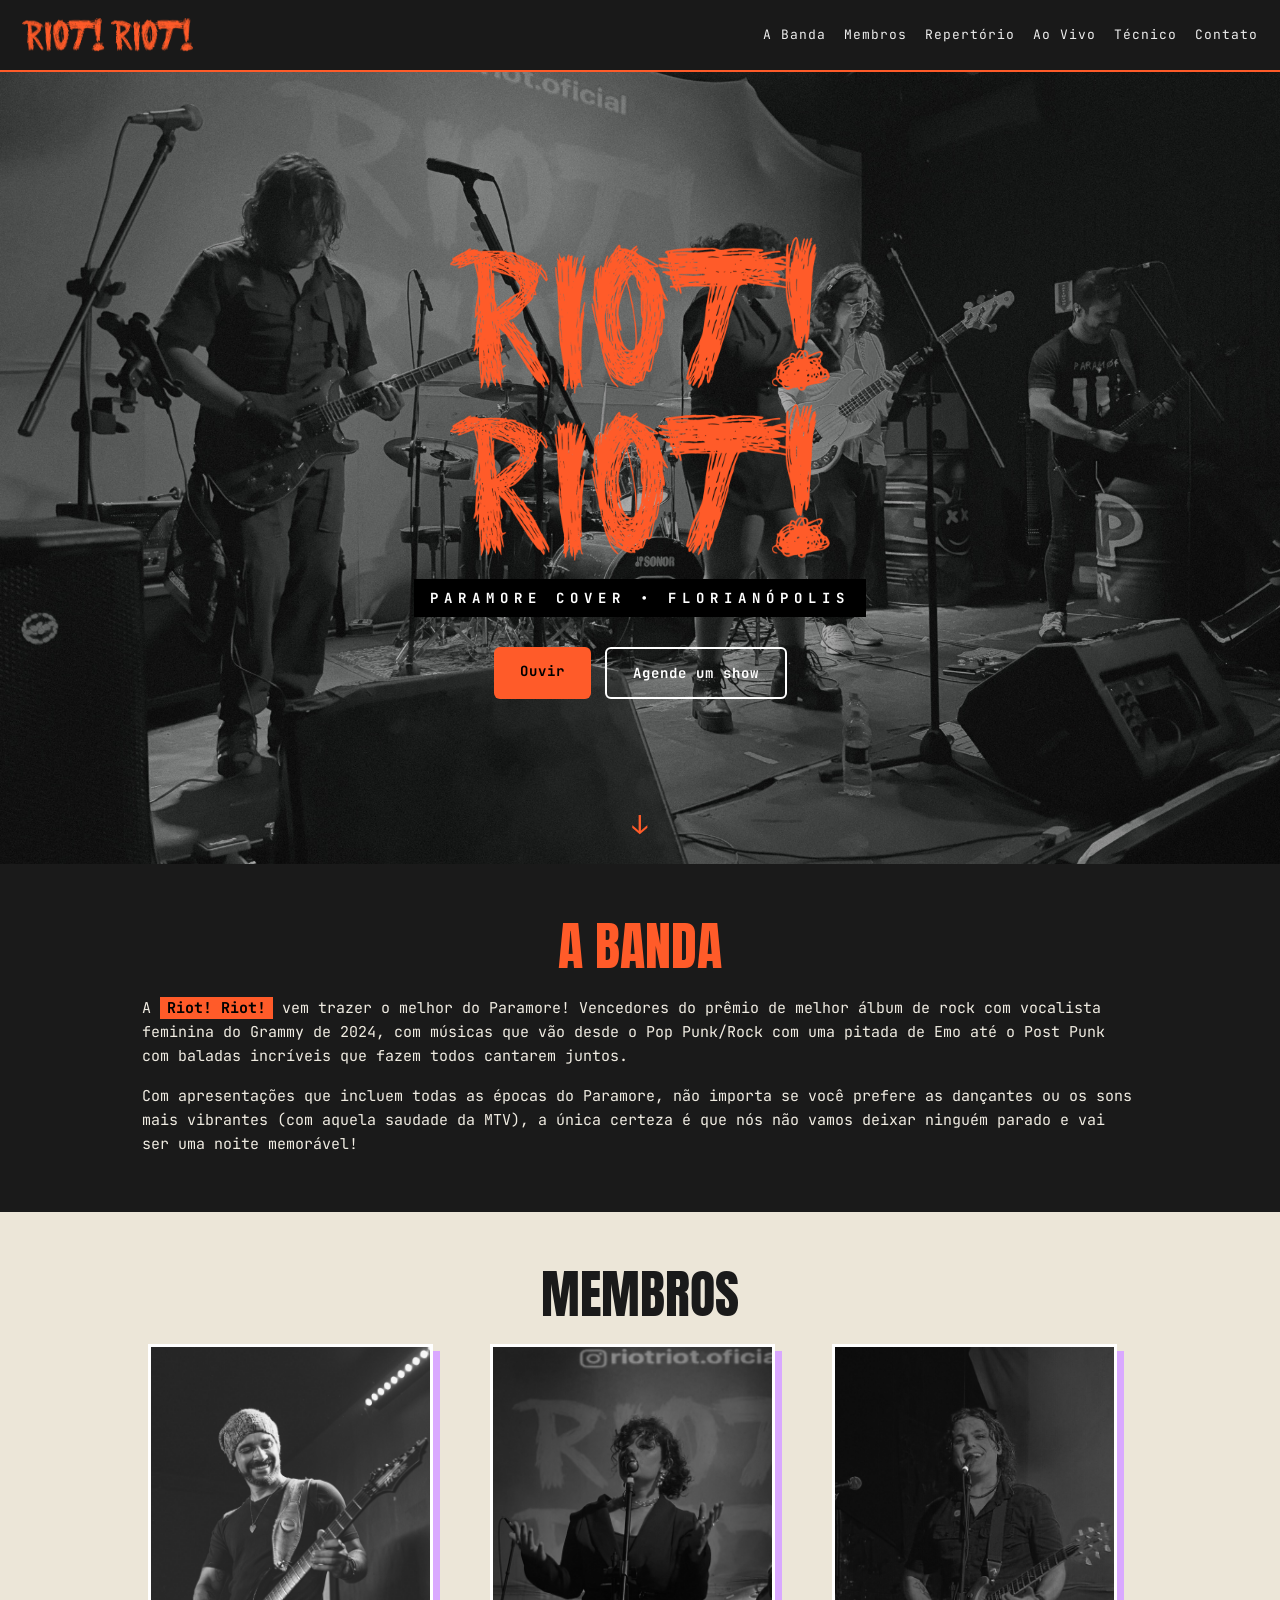
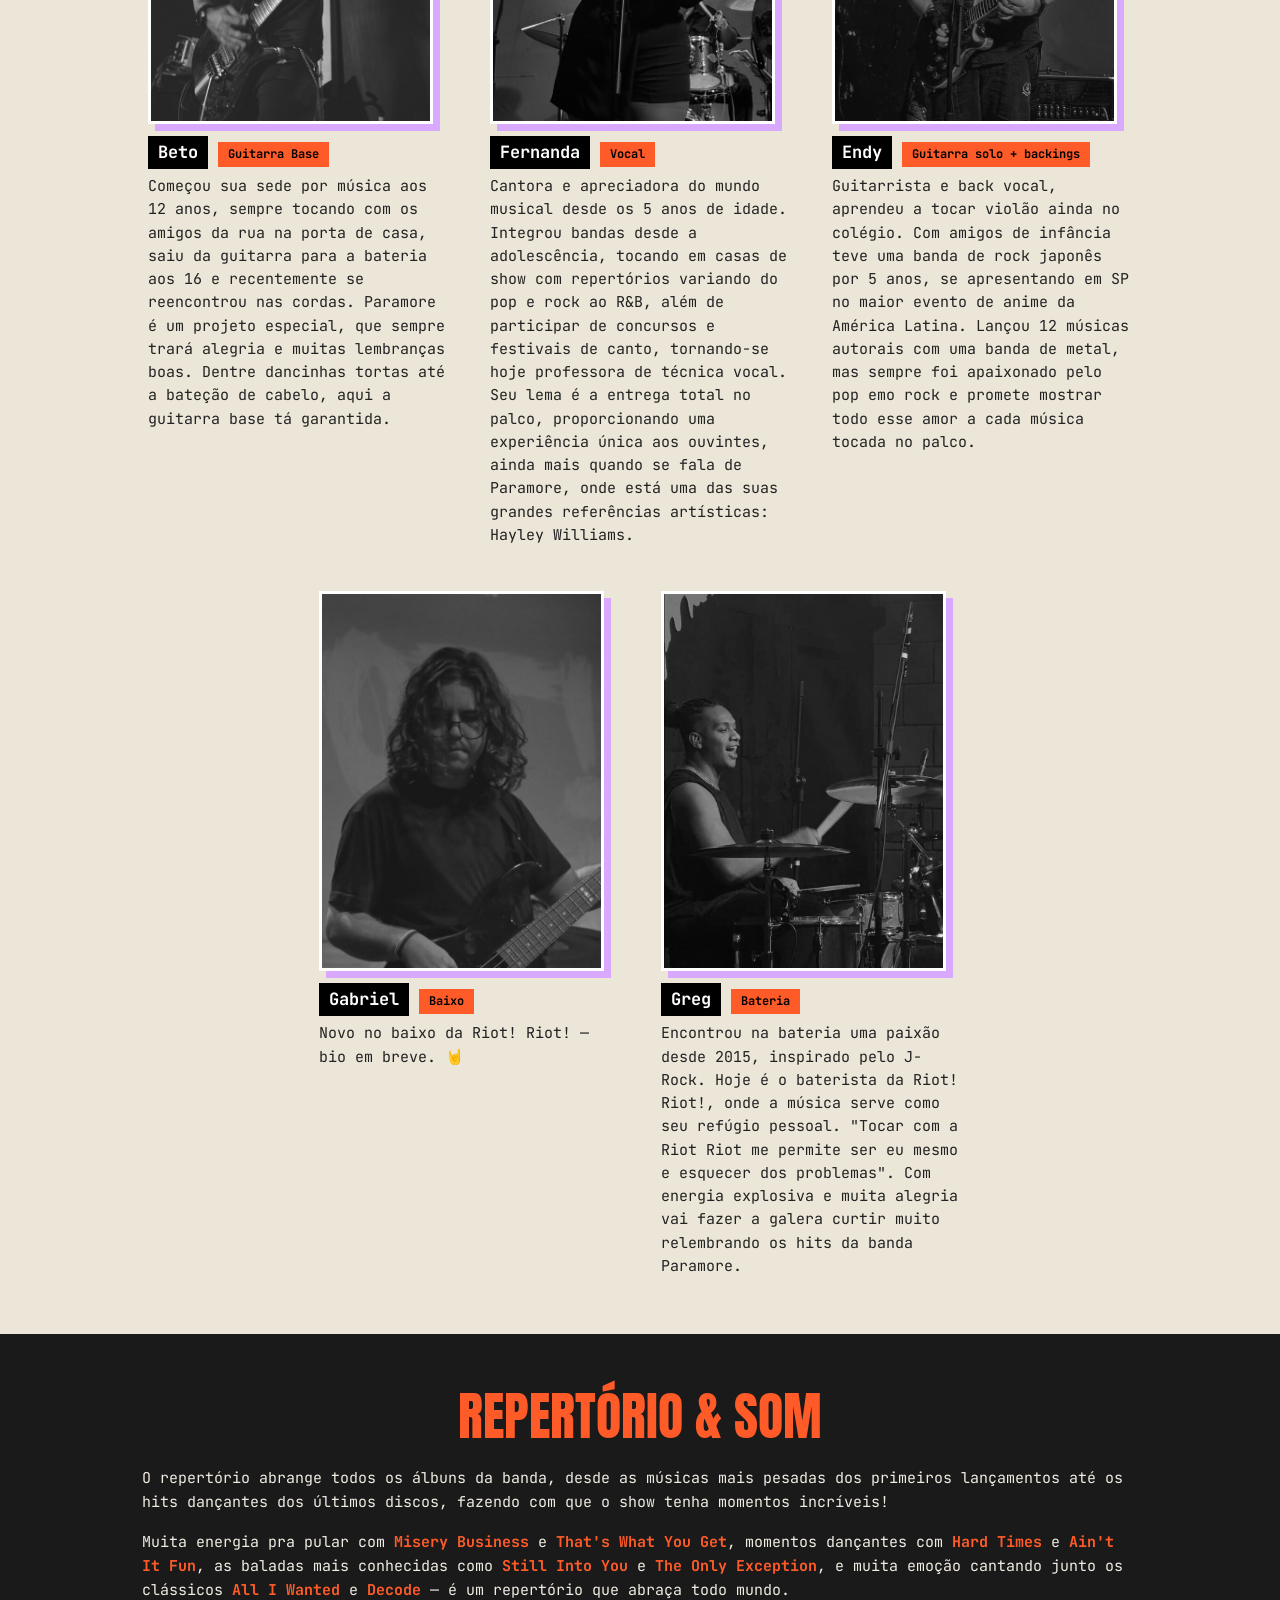
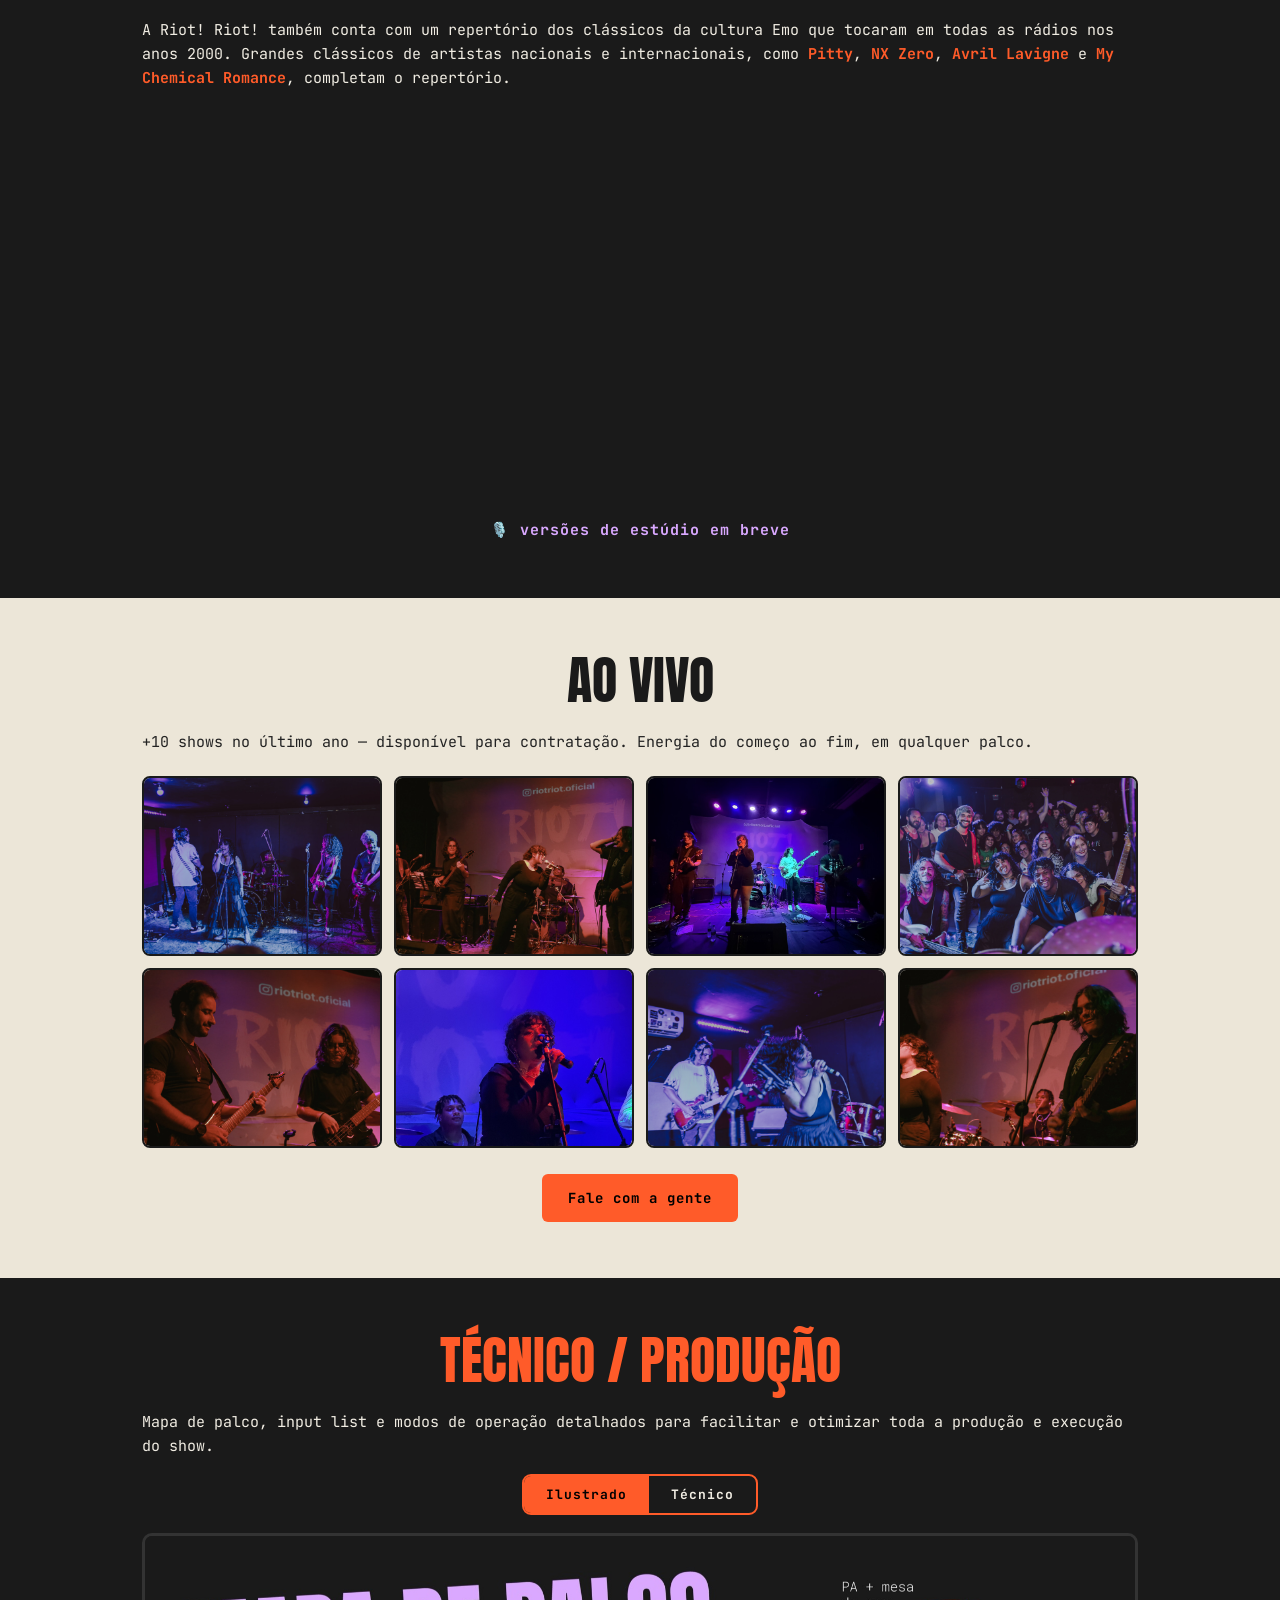
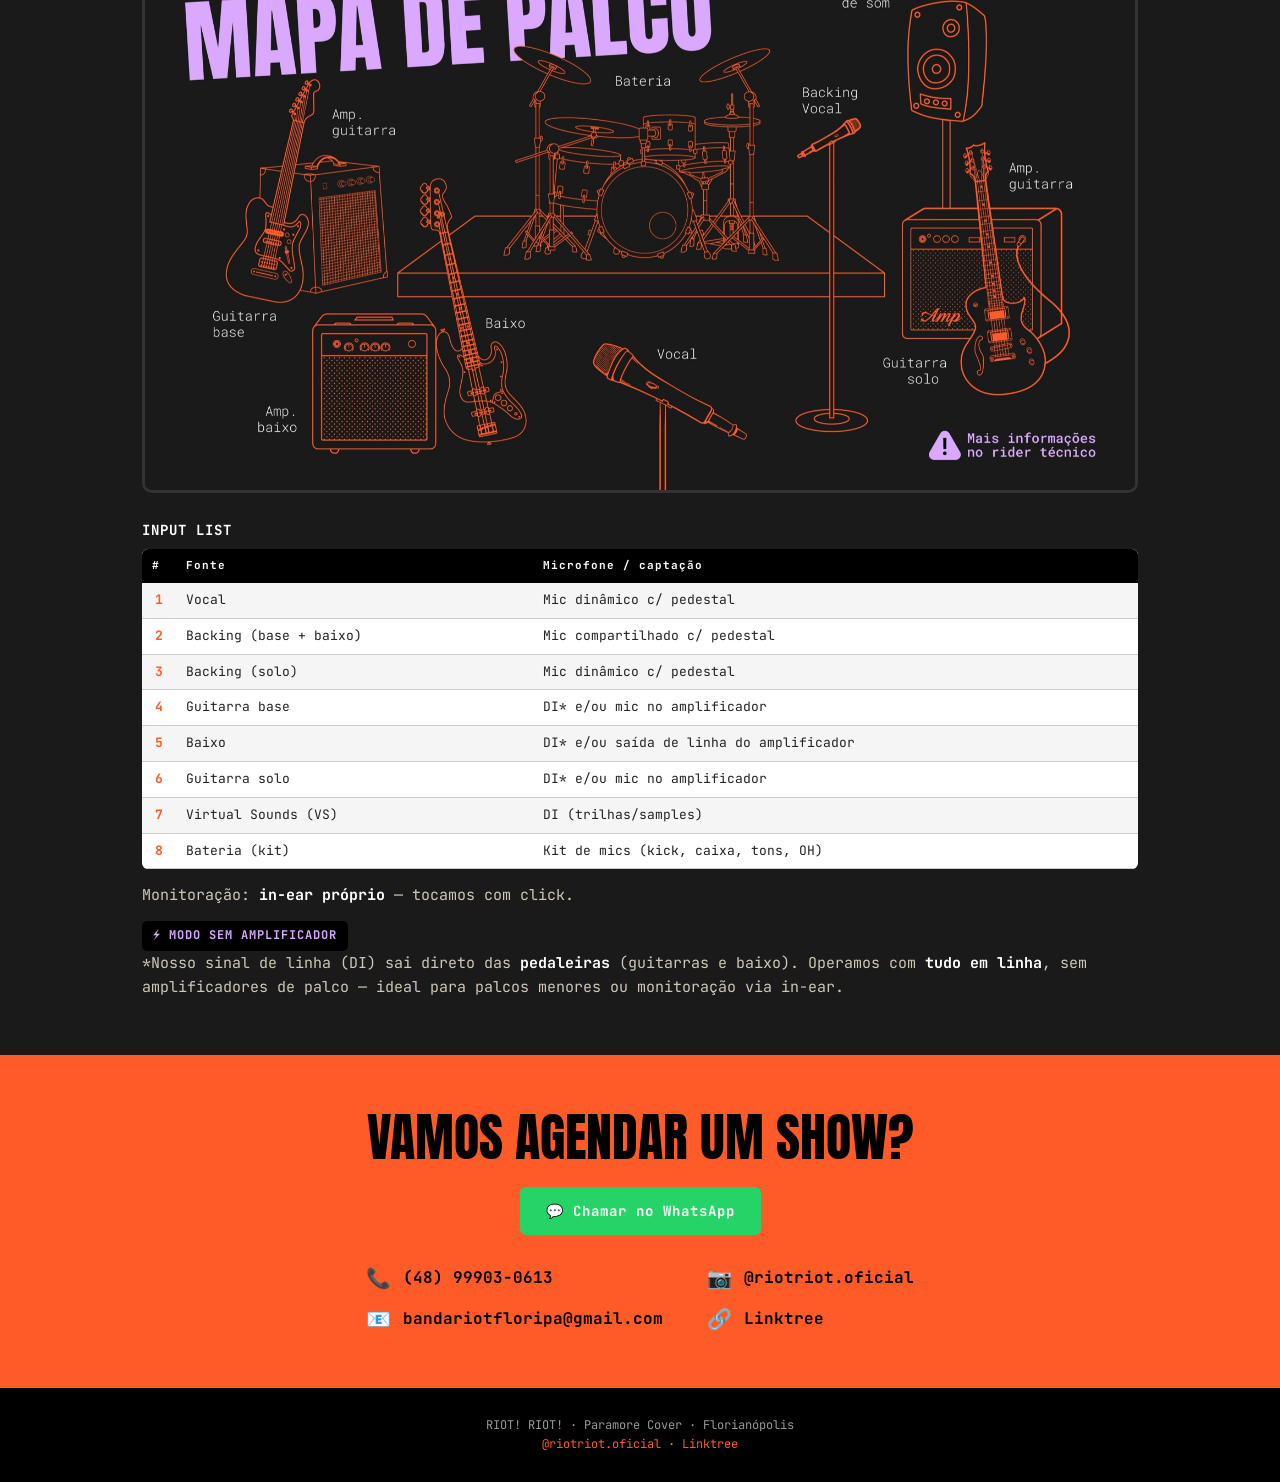
==== index.html @ 17ca9786 "FOH consistency pass: align site/rider monitoring, dedupe monitor-send notes, clarify no-house-DI in" ====
<!DOCTYPE html>
<html lang="pt-BR">
<head>
<meta charset="utf-8">
<meta name="viewport" content="width=device-width, initial-scale=1">
<title>Riot! Riot! — Paramore Cover · Florianópolis</title>
<link rel="icon" type="image/png" href="assets/img/favicon.png">
<link rel="apple-touch-icon" href="assets/img/favicon.png">
<meta name="description" content="Riot! Riot! — o melhor do Paramore ao vivo, em Florianópolis. Repertório, integrantes, mapa de palco e contato para contratação.">
<meta property="og:title" content="Riot! Riot! — Paramore Cover">
<meta property="og:description" content="O melhor do Paramore ao vivo, em Florianópolis.">
<meta property="og:image" content="https://riotriot.endy-silveira.workers.dev/assets/img/og-share.jpg">
<meta property="og:image:type" content="image/jpeg">
<meta property="og:image:width" content="1200">
<meta property="og:image:height" content="630">
<meta property="og:url" content="https://riotriot.endy-silveira.workers.dev/">
<meta property="og:type" content="website">
<meta name="twitter:card" content="summary_large_image">
<link rel="preconnect" href="https://fonts.googleapis.com">
<link rel="preconnect" href="https://fonts.gstatic.com" crossorigin>
<link href="https://fonts.googleapis.com/css2?family=Anton&family=Bebas+Neue&family=JetBrains+Mono:wght@400;700&display=swap" rel="stylesheet">
<link rel="stylesheet" href="styles.css">
</head>
<body>
<header class="nav" id="top">
  <a href="#top" class="nav-brand"><img class="nav-logo" src="assets/img/logo-horizontal.png" alt="Riot! Riot!"></a>
  <button class="nav-toggle" aria-label="Abrir menu" aria-expanded="false">☰</button>
  <nav class="nav-links">
    <a href="#banda">A Banda</a>
    <a href="#membros">Membros</a>
    <a href="#som">Repertório</a>
    <a href="#aovivo">Ao Vivo</a>
    <a href="#tecnico">Técnico</a>
    <a href="#contato">Contato</a>
  </nav>
</header>

<main>
  <section class="hero" id="hero">
    <img class="hero-bg" src="assets/img/hero.jpg" alt="Riot! Riot! ao vivo no palco">
    <div class="hero-overlay container">
      <h1 class="hero-title"><img class="hero-logo" src="assets/img/logo-vertical.png" alt="Riot! Riot!"></h1>
      <span class="hero-label">PARAMORE COVER &bull; FLORIANÓPOLIS</span>
      <div class="hero-cta">
        <a href="#som" class="btn btn-solid">Ouvir</a>
        <a href="#contato" class="btn btn-ghost">Agende um show</a>
      </div>
    </div>
    <a href="#banda" class="hero-scroll" aria-label="Rolar para baixo">&#8595;</a>
  </section>
  <section class="section band-dark" id="banda">
    <div class="container">
      <h2 class="kicker">A BANDA</h2>
      <p>A <b style="background:var(--orange);color:#000;padding:1px 7px;">Riot! Riot!</b> vem trazer o melhor do Paramore! Vencedores do prêmio de melhor álbum de rock com vocalista feminina do Grammy de 2024, com músicas que vão desde o Pop Punk/Rock com uma pitada de Emo até o Post Punk com baladas incríveis que fazem todos cantarem juntos.</p>
      <p style="margin-top:16px;">Com apresentações que incluem todas as épocas do Paramore, não importa se você prefere as dançantes ou os sons mais vibrantes (com aquela saudade da MTV), a única certeza é que nós não vamos deixar ninguém parado e vai ser uma noite memorável!</p>
    </div>
  </section>
  <section class="section band-cream" id="membros">
    <div class="container">
      <h2 class="kicker">MEMBROS</h2>
      <div class="members-grid">
        <article class="member">
          <a class="m-photo-link" href="https://instagram.com/beto_drummer_" target="_blank" rel="noopener" aria-label="Instagram de Beto"><img src="assets/img/beto.jpg" alt="Beto"></a>
          <h3 class="m-name">Beto</h3>
          <span class="m-role">Guitarra Base</span>
          <p class="m-bio">Começou sua sede por música aos 12 anos, sempre tocando com os amigos da rua na porta de casa, saiu da guitarra para a bateria aos 16 e recentemente se reencontrou nas cordas. Paramore é um projeto especial, que sempre trará alegria e muitas lembranças boas. Dentre dancinhas tortas até a bateção de cabelo, aqui a guitarra base tá garantida.</p>
        </article>
        <article class="member">
          <a class="m-photo-link" href="https://instagram.com/fernandaemtodolugar" target="_blank" rel="noopener" aria-label="Instagram de Fernanda"><img src="assets/img/fernanda.jpg" alt="Fernanda"></a>
          <h3 class="m-name">Fernanda</h3>
          <span class="m-role">Vocal</span>
          <p class="m-bio">Cantora e apreciadora do mundo musical desde os 5 anos de idade. Integrou bandas desde a adolescência, tocando em casas de show com repertórios variando do pop e rock ao R&B, além de participar de concursos e festivais de canto, tornando-se hoje professora de técnica vocal. Seu lema é a entrega total no palco, proporcionando uma experiência única aos ouvintes, ainda mais quando se fala de Paramore, onde está uma das suas grandes referências artísticas: Hayley Williams.</p>
        </article>
        <article class="member">
          <a class="m-photo-link" href="https://instagram.com/endy.silveira" target="_blank" rel="noopener" aria-label="Instagram de Endy"><img src="assets/img/endy.jpg" alt="Endy"></a>
          <h3 class="m-name">Endy</h3>
          <span class="m-role">Guitarra solo + backings</span>
          <p class="m-bio">Guitarrista e back vocal, aprendeu a tocar violão ainda no colégio. Com amigos de infância teve uma banda de rock japonês por 5 anos, se apresentando em SP no maior evento de anime da América Latina. Lançou 12 músicas autorais com uma banda de metal, mas sempre foi apaixonado pelo pop emo rock e promete mostrar todo esse amor a cada música tocada no palco.</p>
        </article>
        <article class="member">
          <a class="m-photo-link" href="https://instagram.com/ogabrielman" target="_blank" rel="noopener" aria-label="Instagram de Gabriel"><img src="assets/img/gabriel.jpg" alt="Gabriel"></a>
          <h3 class="m-name">Gabriel</h3>
          <span class="m-role">Baixo</span>
          <p class="m-bio">Novo no baixo da Riot! Riot! — bio em breve. 🤘</p>
        </article>
        <article class="member">
          <a class="m-photo-link" href="https://instagram.com/gkuraii" target="_blank" rel="noopener" aria-label="Instagram de Greg"><img src="assets/img/greg.jpg" alt="Greg"></a>
          <h3 class="m-name">Greg</h3>
          <span class="m-role">Bateria</span>
          <p class="m-bio">Encontrou na bateria uma paixão desde 2015, inspirado pelo J-Rock. Hoje é o baterista da Riot! Riot!, onde a música serve como seu refúgio pessoal. "Tocar com a Riot Riot me permite ser eu mesmo e esquecer dos problemas". Com energia explosiva e muita alegria vai fazer a galera curtir muito relembrando os hits da banda Paramore.</p>
        </article>
      </div>
    </div>
  </section>
  <section class="section band-dark" id="som">
    <div class="container">
      <h2 class="kicker">REPERTÓRIO &amp; SOM</h2>
      <p>O repertório abrange todos os álbuns da banda, desde as músicas mais pesadas dos primeiros lançamentos até os hits dançantes dos últimos discos, fazendo com que o show tenha momentos incríveis!</p>
      <p style="margin-top:16px;">Muita energia pra pular com <span class="song">Misery Business</span> e <span class="song">That's What You Get</span>, momentos dançantes com <span class="song">Hard Times</span> e <span class="song">Ain't It Fun</span>, as baladas mais conhecidas como <span class="song">Still Into You</span> e <span class="song">The Only Exception</span>, e muita emoção cantando junto os clássicos <span class="song">All I Wanted</span> e <span class="song">Decode</span> — é um repertório que abraça todo mundo.</p>
      <p style="margin-top:16px;">A Riot! Riot! também conta com um repertório dos clássicos da cultura Emo que tocaram em todas as rádios nos anos 2000. Grandes clássicos de artistas nacionais e internacionais, como <span class="song">Pitty</span>, <span class="song">NX Zero</span>, <span class="song">Avril Lavigne</span> e <span class="song">My Chemical Romance</span>, completam o repertório.</p>
      <div class="spotify-wrap">
        <iframe title="Playlist Riot! Riot!" style="border-radius:12px"
          src="https://open.spotify.com/embed/playlist/5VScgPf94xofDstBMlBOHS?utm_source=generator&theme=0"
          width="100%" height="380" frameborder="0" loading="lazy"
          allow="autoplay; clipboard-write; encrypted-media; fullscreen; picture-in-picture"></iframe>
        <p class="studio-tease">🎙️ versões de estúdio em breve</p>
      </div>
    </div>
  </section>
  <section class="section band-cream" id="aovivo">
    <div class="container">
      <h2 class="kicker">AO VIVO</h2>
      <p style="color:#222;">+10 shows no último ano — disponível para contratação. Energia do começo ao fim, em qualquer palco.</p>
      <div class="gallery">
        <img src="assets/gallery/03-haoma-full-band.jpg" alt="Riot! Riot! ao vivo no Haoma" loading="lazy">
        <img src="assets/gallery/08-students-band-wide.jpg" alt="Riot! Riot! ao vivo no Students" loading="lazy">
        <img src="assets/gallery/11-celula-band-wide.jpg" alt="Riot! Riot! ao vivo na Célula" loading="lazy">
        <img src="assets/gallery/02-haoma-crowd.jpg" alt="Público no show da Riot! Riot! no Haoma" loading="lazy">
        <img src="assets/gallery/09-students-guitar-bass.jpg" alt="Guitarra e baixo da Riot! Riot! no Students" loading="lazy">
        <img src="assets/gallery/12-celula-vocal-red.jpg" alt="Vocal da Riot! Riot! sob luz vermelha na Célula" loading="lazy">
        <img src="assets/gallery/05-haoma-singer-guitarist.jpg" alt="Vocalista e guitarrista da Riot! Riot! no Haoma" loading="lazy">
        <img src="assets/gallery/10-students-singer.jpg" alt="Vocalista da Riot! Riot! no Students" loading="lazy">
      </div>
      <a href="#contato" class="btn btn-solid btn-center" style="margin-top:26px;">Fale com a gente</a>
    </div>
  </section>
  <section class="section band-dark" id="tecnico">
    <div class="container">
      <h2 class="kicker">TÉCNICO / PRODUÇÃO</h2>
      <p>Mapa de palco, input list e modos de operação detalhados para facilitar e otimizar toda a produção e execução do show.</p>
      <div class="plot-switch" role="group" aria-label="Tipo de mapa de palco">
        <button type="button" class="seg active" data-view="ilustrado">Ilustrado</button>
        <button type="button" class="seg" data-view="tecnico">Técnico</button>
      </div>
      <div class="plot">
        <img class="plot-img plot-ilustrado" src="assets/img/stageplot-ilustrado.jpg" alt="Mapa de palco ilustrado — posições dos instrumentos no palco" loading="lazy">
        <img class="plot-img plot-tecnico" src="assets/stageplot.svg" alt="Mapa de palco técnico — canais de entrada numerados" loading="lazy" hidden>
      </div>
      <h3 class="sub-h">INPUT LIST</h3>
      <table class="inputs">
        <tr><th>#</th><th>Fonte</th><th>Microfone / captação</th></tr>
        <tr><td class="n">1</td><td>Vocal</td><td>Mic dinâmico c/ pedestal</td></tr>
        <tr><td class="n">2</td><td>Backing (base + baixo)</td><td>Mic compartilhado c/ pedestal</td></tr>
        <tr><td class="n">3</td><td>Backing (solo)</td><td>Mic dinâmico c/ pedestal</td></tr>
        <tr><td class="n">4</td><td>Guitarra base</td><td>DI* e/ou mic no amplificador</td></tr>
        <tr><td class="n">5</td><td>Baixo</td><td>DI* e/ou saída de linha do amplificador</td></tr>
        <tr><td class="n">6</td><td>Guitarra solo</td><td>DI* e/ou mic no amplificador</td></tr>
        <tr><td class="n">7</td><td>Virtual Sounds (VS)</td><td>DI (trilhas/samples)</td></tr>
        <tr><td class="n">8</td><td>Bateria (kit)</td><td>Kit de mics (kick, caixa, tons, OH)</td></tr>
      </table>
      <p class="stage-note">Monitoração: <b>in-ear próprio</b> — tocamos com click.</p>
      <p class="stage-note"><span class="mode-tag">⚡ MODO SEM AMPLIFICADOR</span><br>
        *Nosso sinal de linha (DI) sai direto das <b>pedaleiras</b> (guitarras e baixo). Operamos com <b>tudo em linha</b>, sem amplificadores de palco — ideal para palcos menores ou monitoração via in-ear.</p>
      <!-- Botão "Baixar press kit (PDF)" entra aqui quando o PDF for gerado. -->

    </div>
  </section>
  <section class="section band-orange" id="contato">
    <div class="container" style="text-align:center;">
      <h2 class="kicker" style="text-align:center;">VAMOS AGENDAR UM SHOW?</h2>
      <a class="btn wa-btn" href="https://wa.me/5548999030613" target="_blank" rel="noopener">💬 Chamar no WhatsApp</a>
      <div class="contact-list">
        <a class="contact-item" href="tel:+5548999030613"><span class="ic">📞</span>(48) 99903-0613</a>
        <a class="contact-item" href="https://instagram.com/riotriot.oficial" target="_blank" rel="noopener"><span class="ic">📷</span>@riotriot.oficial</a>
        <a class="contact-item" href="mailto:bandariotfloripa@gmail.com"><span class="ic">📧</span>bandariotfloripa@gmail.com</a>
        <a class="contact-item" href="https://linktr.ee/riotriot.oficial" target="_blank" rel="noopener"><span class="ic">🔗</span>Linktree</a>
      </div>
    </div>
  </section>
</main>

<footer class="footer">
  <p>RIOT! RIOT! · Paramore Cover · Florianópolis</p>
  <p><a href="https://instagram.com/riotriot.oficial" target="_blank" rel="noopener">@riotriot.oficial</a> · <a href="https://linktr.ee/riotriot.oficial" target="_blank" rel="noopener">Linktree</a></p>
</footer>

<div class="lightbox" id="lightbox" hidden>
  <button class="lightbox-close" type="button" aria-label="Fechar">&times;</button>
  <button class="lightbox-prev" type="button" aria-label="Foto anterior">&#8249;</button>
  <img class="lightbox-img" src="" alt="">
  <button class="lightbox-next" type="button" aria-label="Próxima foto">&#8250;</button>
</div>

<script src="main.js"></script>
</body>
</html>
---- styles.css ----
* { margin:0; padding:0; box-sizing:border-box; }
:root{
  --orange:#ff5b29; --lilac:#d9a8ff; --cream:#ece6d8; --ink:#1a1a1a;
  --maxw:1040px;
}
html{ scroll-behavior:smooth; scroll-padding-top:70px; }
body{ font-family:'JetBrains Mono',monospace; color:#fff; background:var(--ink); line-height:1.6; }
img{ max-width:100%; display:block; }
a{ color:inherit; }

.container{ width:100%; max-width:var(--maxw); margin:0 auto; padding:0 22px; }

/* full-width section bands */
.section{ padding:56px 0; }
.band-dark{ background:var(--ink); color:#f0ece2; }
.band-cream{ background:var(--cream); color:var(--ink); }
.band-orange{ background:var(--orange); color:#000; }

.kicker{ font-family:'Anton',sans-serif; font-weight:400; color:var(--orange); font-size:clamp(34px,7vw,52px);
  text-align:center; margin-bottom:24px; line-height:1; }
.band-cream .kicker{ color:var(--ink); }
.band-orange .kicker{ color:#000; }

/* NAV */
.nav{ position:sticky; top:0; z-index:50; display:flex; align-items:center; justify-content:space-between;
  background:rgba(26,26,26,.96); backdrop-filter:blur(6px); padding:18px 22px; border-bottom:2px solid var(--orange); }
.nav-brand{ display:flex; align-items:center; text-decoration:none; }
.nav-logo{ height:34px; width:auto; display:block; }
.nav-links{ display:flex; gap:18px; }
.nav-links a{ color:#eee; text-decoration:none; font-size:13px; letter-spacing:1px; }
.nav-links a:hover{ color:var(--orange); }
.nav-toggle{ display:none; background:none; border:none; color:var(--orange); font-size:24px; cursor:pointer; }

/* FOOTER */
.footer{ background:#000; color:#999; text-align:center; padding:28px 22px; font-size:12px; }
.footer a{ color:var(--orange); text-decoration:none; }

/* MOBILE */
@media (max-width:767px){
  .nav-toggle{ display:block; }
  .nav-links{ position:absolute; top:100%; left:0; right:0; flex-direction:column; gap:0;
    background:var(--ink); border-bottom:2px solid var(--orange); display:none; }
  .nav-links.open{ display:flex; }
  .nav-links a{ padding:14px 22px; border-top:1px solid #333; }
}

/* HERO */
.hero{ position:relative; min-height:88vh; min-height:88dvh; display:flex; align-items:center; justify-content:center; overflow:hidden; background:#000; }
.hero-bg{ position:absolute; inset:0; width:100%; height:100%; object-fit:cover; }
.hero-overlay{ position:relative; z-index:2; width:100%; text-align:center; padding:40px 22px; }
.hero-title{ margin:0; }
.hero-logo{ width:min(380px,80%); height:auto; margin:0 auto; display:block; }
.hero-label{ display:inline-block; background:#000; color:#fff; letter-spacing:6px; font-weight:700; text-transform:uppercase;
  font-size:clamp(11px,2.4vw,14px); padding:8px 16px; margin:18px 0 0; }
.hero-cta{ display:flex; gap:14px; margin-top:30px; flex-wrap:wrap; justify-content:center; }
.btn{ font-weight:700; font-size:14px; letter-spacing:1px; padding:13px 26px; border-radius:6px;
  text-decoration:none; display:inline-block; }
.btn-solid{ background:var(--orange); color:#000; }
.btn-ghost{ background:transparent; color:#fff; border:2px solid #fff; }
.btn-solid:hover{ filter:brightness(1.1); }
.btn-ghost:hover{ background:#fff; color:#000; }
.hero-scroll{ position:absolute; bottom:18px; left:50%; transform:translateX(-50%); z-index:3;
  color:var(--orange); font-size:26px; text-decoration:none; animation:bob 1.6s infinite; }
@keyframes bob{ 0%,100%{ transform:translateX(-50%) translateY(0);} 50%{ transform:translateX(-50%) translateY(7px);} }
@media (max-width:767px){
  .hero{ min-height:68vh; min-height:68dvh; }
  .hero-overlay{ padding:28px 16px; }
  .hero-label{ letter-spacing:2px; font-size:10.5px; margin-top:12px; }
  .hero-logo{ width:min(290px,86%); }
  .hero-cta{ gap:10px; margin-top:22px; }
  .hero-cta .btn{ padding:12px 22px; font-size:13px; }
}

.section p{ font-size:15px; }
.members-grid{ display:flex; flex-wrap:wrap; justify-content:center; gap:44px 42px; }
.member{ width:calc(33.333% - 28px); max-width:300px; }
@media (max-width:780px){ .member{ width:calc(50% - 22px); max-width:360px; } }
@media (max-width:480px){ .members-grid{ gap:30px; } .member{ width:100%; max-width:340px; }
  /* one-by-one (mobile) order: Vocal, Guit Base, Guit Solo, Baixo, Bateria */
  .member:nth-child(2){ order:-1; } }
.m-photo-link{ display:block; width:95%; cursor:pointer; }
.member img{ width:100%; max-width:none; margin:0; aspect-ratio:3/4; object-fit:cover;
  border:3px solid #fff; box-shadow:7px 7px 0 var(--lilac); transition:transform .18s, box-shadow .18s; }
.m-photo-link:hover img{ transform:translate(-3px,-3px); box-shadow:10px 10px 0 var(--lilac); }
.m-photo-soon{ width:95%; max-width:none; margin:0 auto; aspect-ratio:3/4; border:3px solid #fff; box-shadow:4px 4px 0 rgba(0,0,0,.25);
  background:var(--ink); color:var(--orange); display:flex; align-items:center; justify-content:center;
  text-align:center; font-family:'Anton',sans-serif; font-size:clamp(18px,2.4vw,24px); line-height:1.05; letter-spacing:1px; }
.m-name{ display:inline-block; background:#000; color:#fff; font-size:17px; padding:3px 10px; margin-top:12px; }
.m-role{ display:inline-block; background:var(--orange); color:#000; font-size:12px; font-weight:700; padding:3px 10px; margin:6px 0 8px; }
.m-bio{ font-size:13px; line-height:1.55; color:#222; }

.song{ color:var(--orange); font-weight:700; }
.spotify-wrap{ margin:28px auto 0; max-width:720px; }
.studio-tease{ margin-top:12px; color:var(--lilac); font-size:13px; letter-spacing:1px; font-weight:700; text-align:center; }
.btn-center{ display:block; width:max-content; max-width:100%; margin-left:auto; margin-right:auto; }

.gallery{ display:grid; grid-template-columns:repeat(auto-fill,minmax(220px,1fr)); gap:12px; margin-top:22px; }
.gallery img{ width:100%; aspect-ratio:4/3; object-fit:cover; border:2px solid var(--ink); border-radius:8px; }

.plot{ margin-top:18px; }
.plot-img{ width:100%; height:auto; border-radius:10px; display:block; }
.plot-tecnico{ border:3px solid #000; background:#fff; }
.plot-ilustrado{ border:3px solid #333; }
.plot-img[hidden]{ display:none; }
.plot-switch{ display:flex; width:max-content; max-width:100%; margin:16px auto 14px;
  border:2px solid var(--orange); border-radius:9px; overflow:hidden; }
.seg{ background:transparent; color:#f0ece2; border:none; font-family:'JetBrains Mono',monospace;
  font-size:13px; font-weight:700; letter-spacing:1px; padding:10px 22px; cursor:pointer; transition:background .15s; }
.seg:not(.active):hover{ background:rgba(255,91,41,.18); }
.seg.active{ background:var(--orange); color:#000; }
.sub-h{ font-size:14px; font-weight:700; margin:26px 0 8px; letter-spacing:1px; color:#fff; }
.inputs{ width:100%; border-collapse:collapse; font-size:13px; background:#fff; color:#222; border-radius:6px; overflow:hidden; }
.inputs th{ background:#000; color:#fff; text-align:left; padding:8px 10px; font-size:11px; letter-spacing:1px; }
.inputs td{ border-bottom:1px solid #ccc; padding:7px 10px; }
.inputs td.n{ font-weight:700; color:var(--orange); text-align:center; width:34px; }
.inputs tr:nth-child(even) td{ background:rgba(0,0,0,.04); }
.stage-note{ font-size:13px; margin-top:14px; color:#cfc8b8; }
.stage-note b{ color:#fff; }
.mode-tag{ display:inline-block; background:#000; color:var(--lilac); font-size:12px; font-weight:700; padding:5px 11px; border-radius:5px; letter-spacing:1px; }

.contact-list{ display:grid; grid-template-columns:repeat(2,max-content); justify-content:center;
  gap:16px 44px; text-align:left; }
@media (max-width:560px){ .contact-list{ grid-template-columns:max-content; } }
.contact-item{ display:flex; align-items:center; gap:12px; font-weight:700; font-size:16px;
  color:#000; text-decoration:none; word-break:break-word; }
.contact-item .ic{ font-size:20px; line-height:1; }
.contact-item:hover{ text-decoration:underline; }
.wa-btn{ background:#25D366; color:#fff; margin:6px auto 30px; display:flex; width:max-content; max-width:100%; align-items:center; gap:8px; }
.wa-btn:hover{ filter:brightness(1.05); }

/* Ao Vivo lightbox */
.gallery img{ cursor:zoom-in; }
.lightbox{ position:fixed; inset:0; z-index:100; display:flex; align-items:center; justify-content:center;
  background:rgba(0,0,0,.93); padding:24px; cursor:zoom-out; }
.lightbox[hidden]{ display:none; }
.lightbox-img{ max-width:95vw; max-height:90vh; width:auto; height:auto; border:2px solid #333; border-radius:6px; cursor:default; }
.lightbox-close{ position:absolute; top:12px; right:20px; background:none; border:none; color:#fff;
  font-size:40px; line-height:1; cursor:pointer; z-index:2; }
.lightbox-prev, .lightbox-next{ position:absolute; top:50%; transform:translateY(-50%); z-index:2;
  background:rgba(0,0,0,.4); border:none; color:#fff; font-size:44px; line-height:1; width:56px; height:84px;
  display:flex; align-items:center; justify-content:center; cursor:pointer; border-radius:8px; }
.lightbox-prev{ left:10px; } .lightbox-next{ right:10px; }
.lightbox-prev:hover, .lightbox-next:hover{ background:rgba(255,91,41,.65); }
@media (max-width:560px){ .lightbox-prev, .lightbox-next{ width:44px; height:64px; font-size:34px; } }
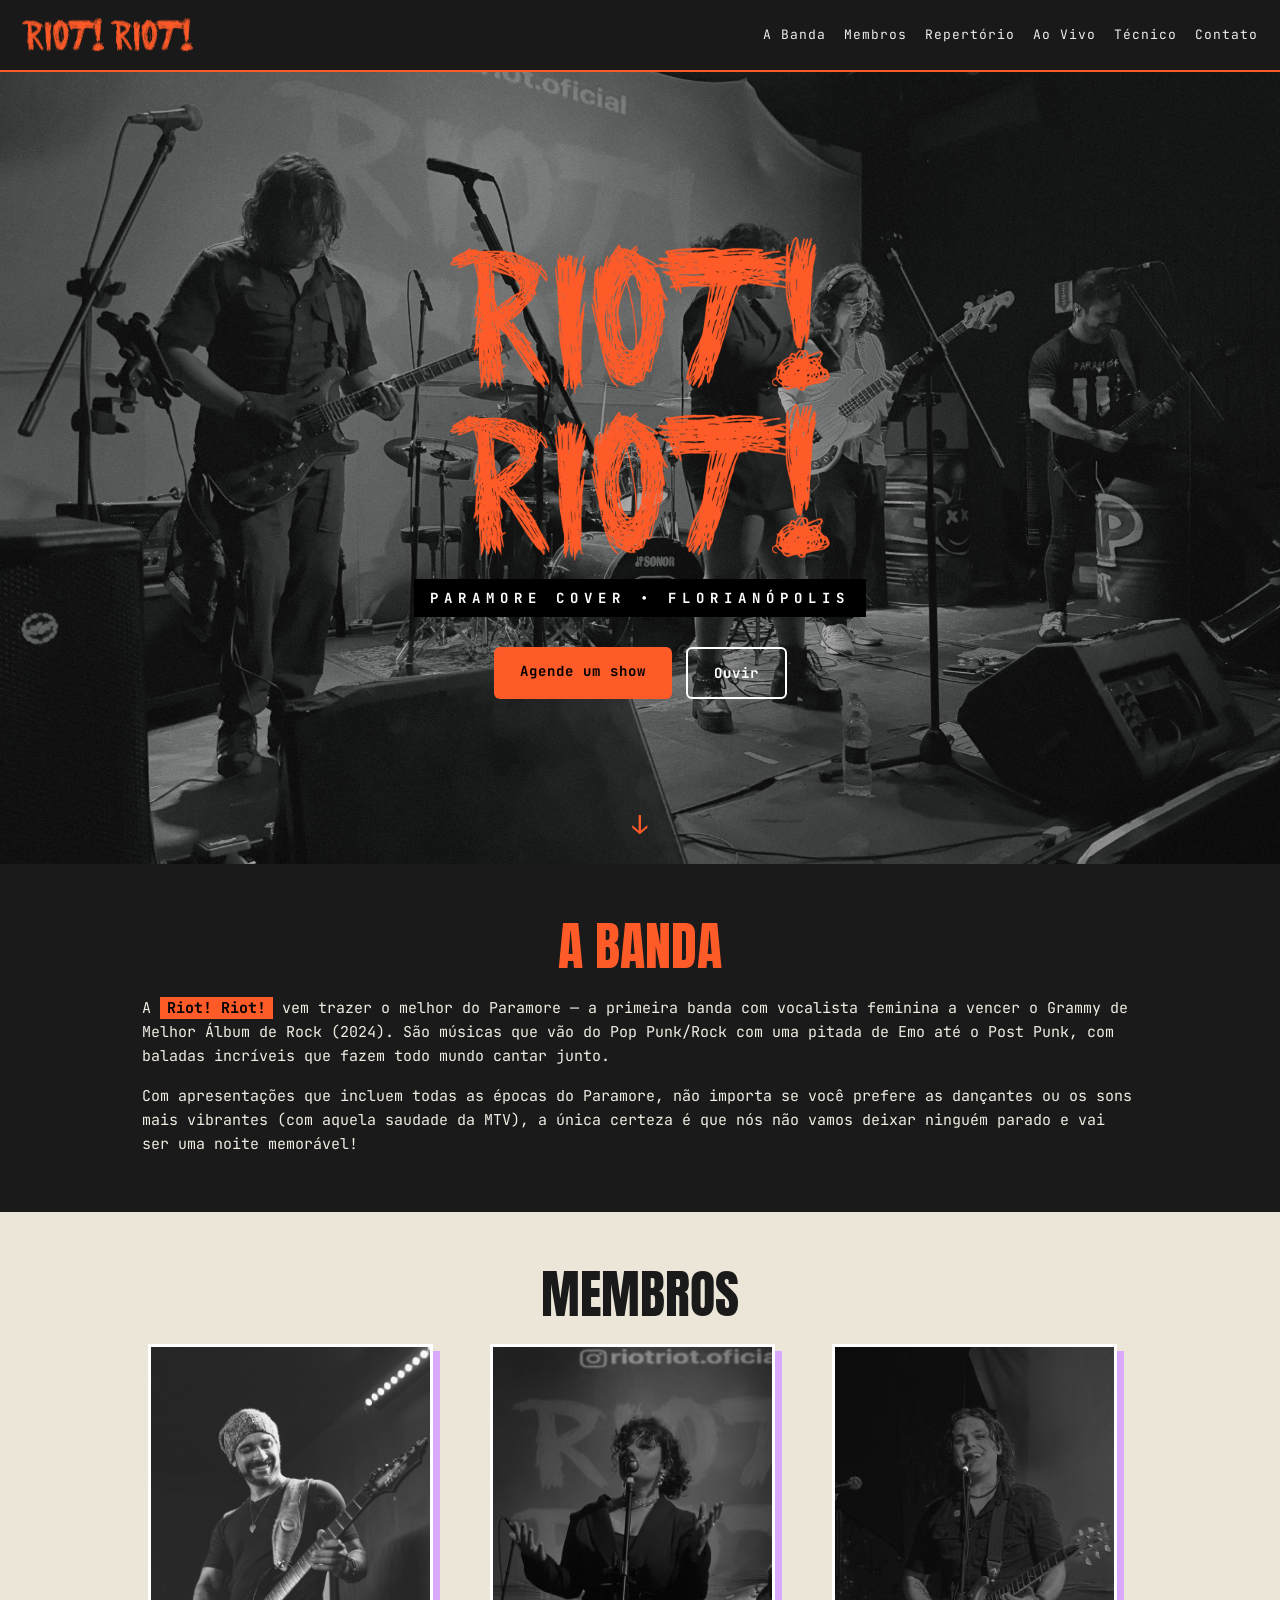
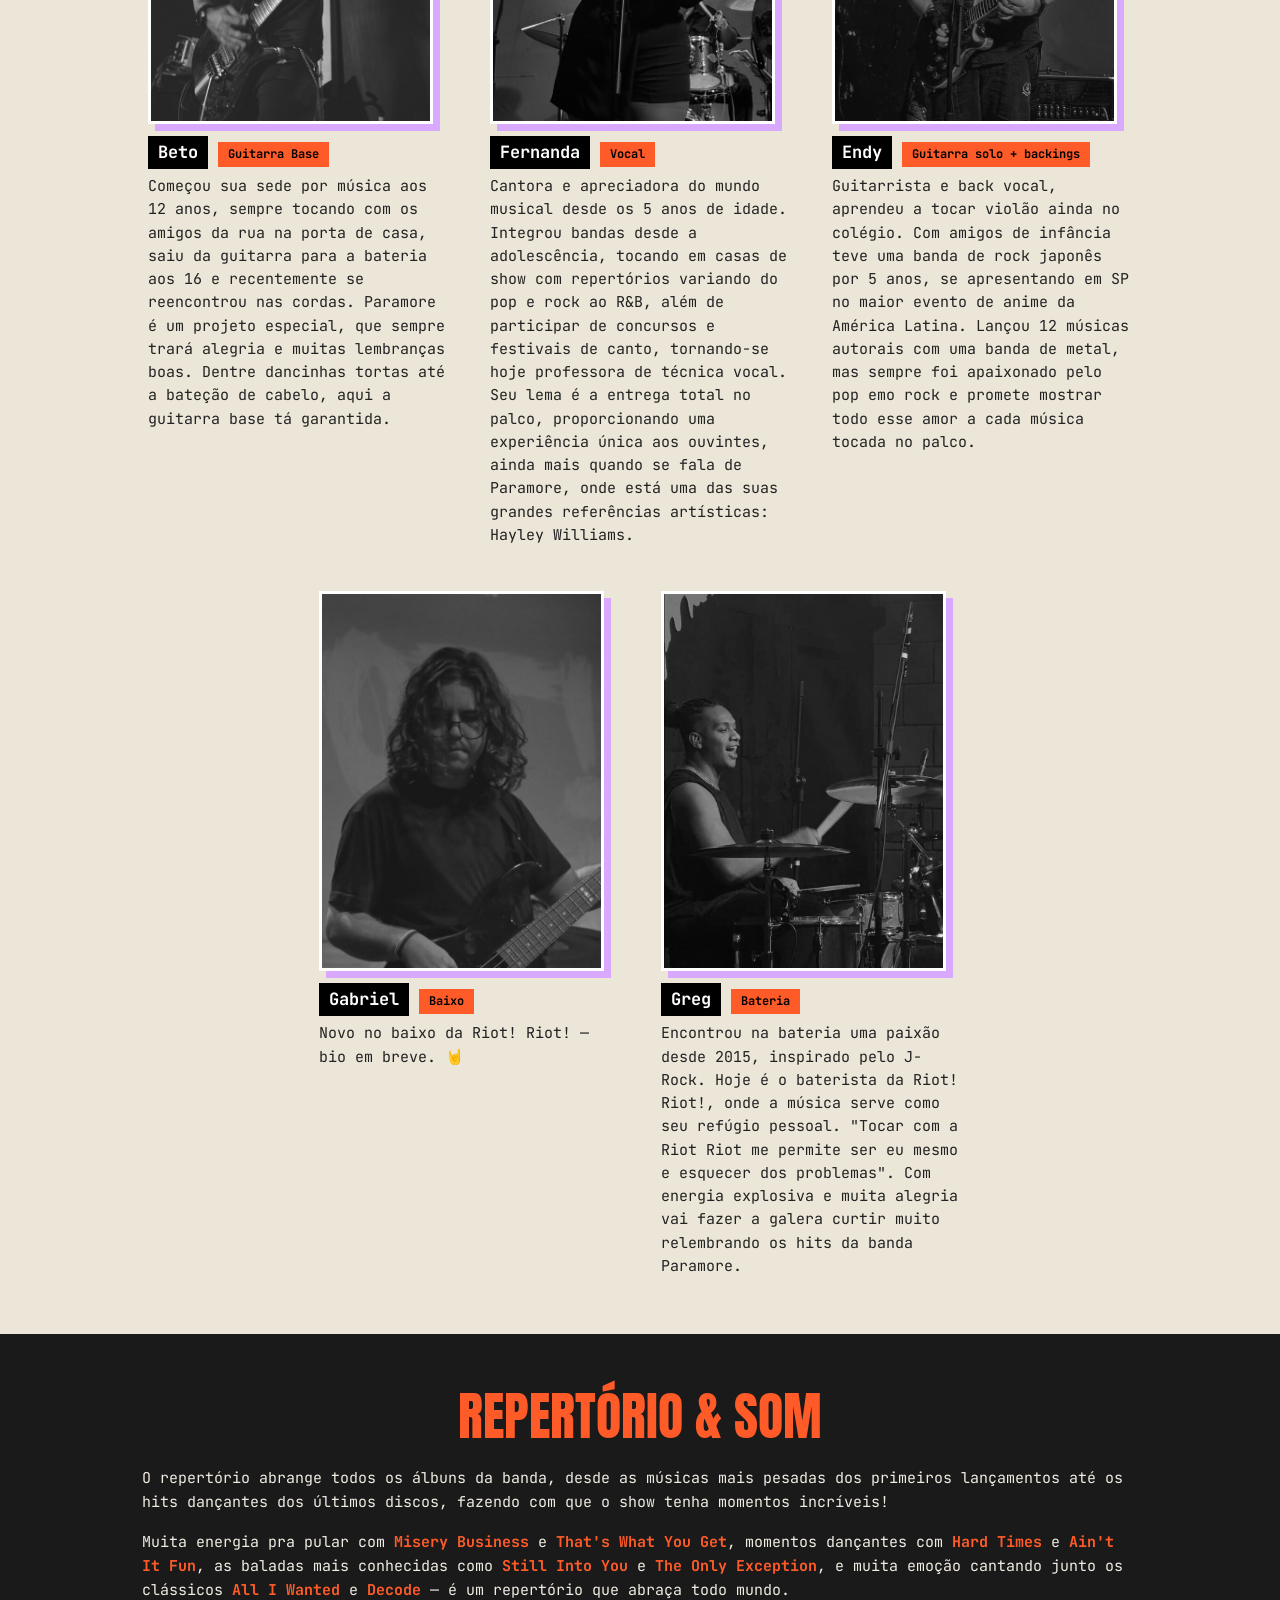
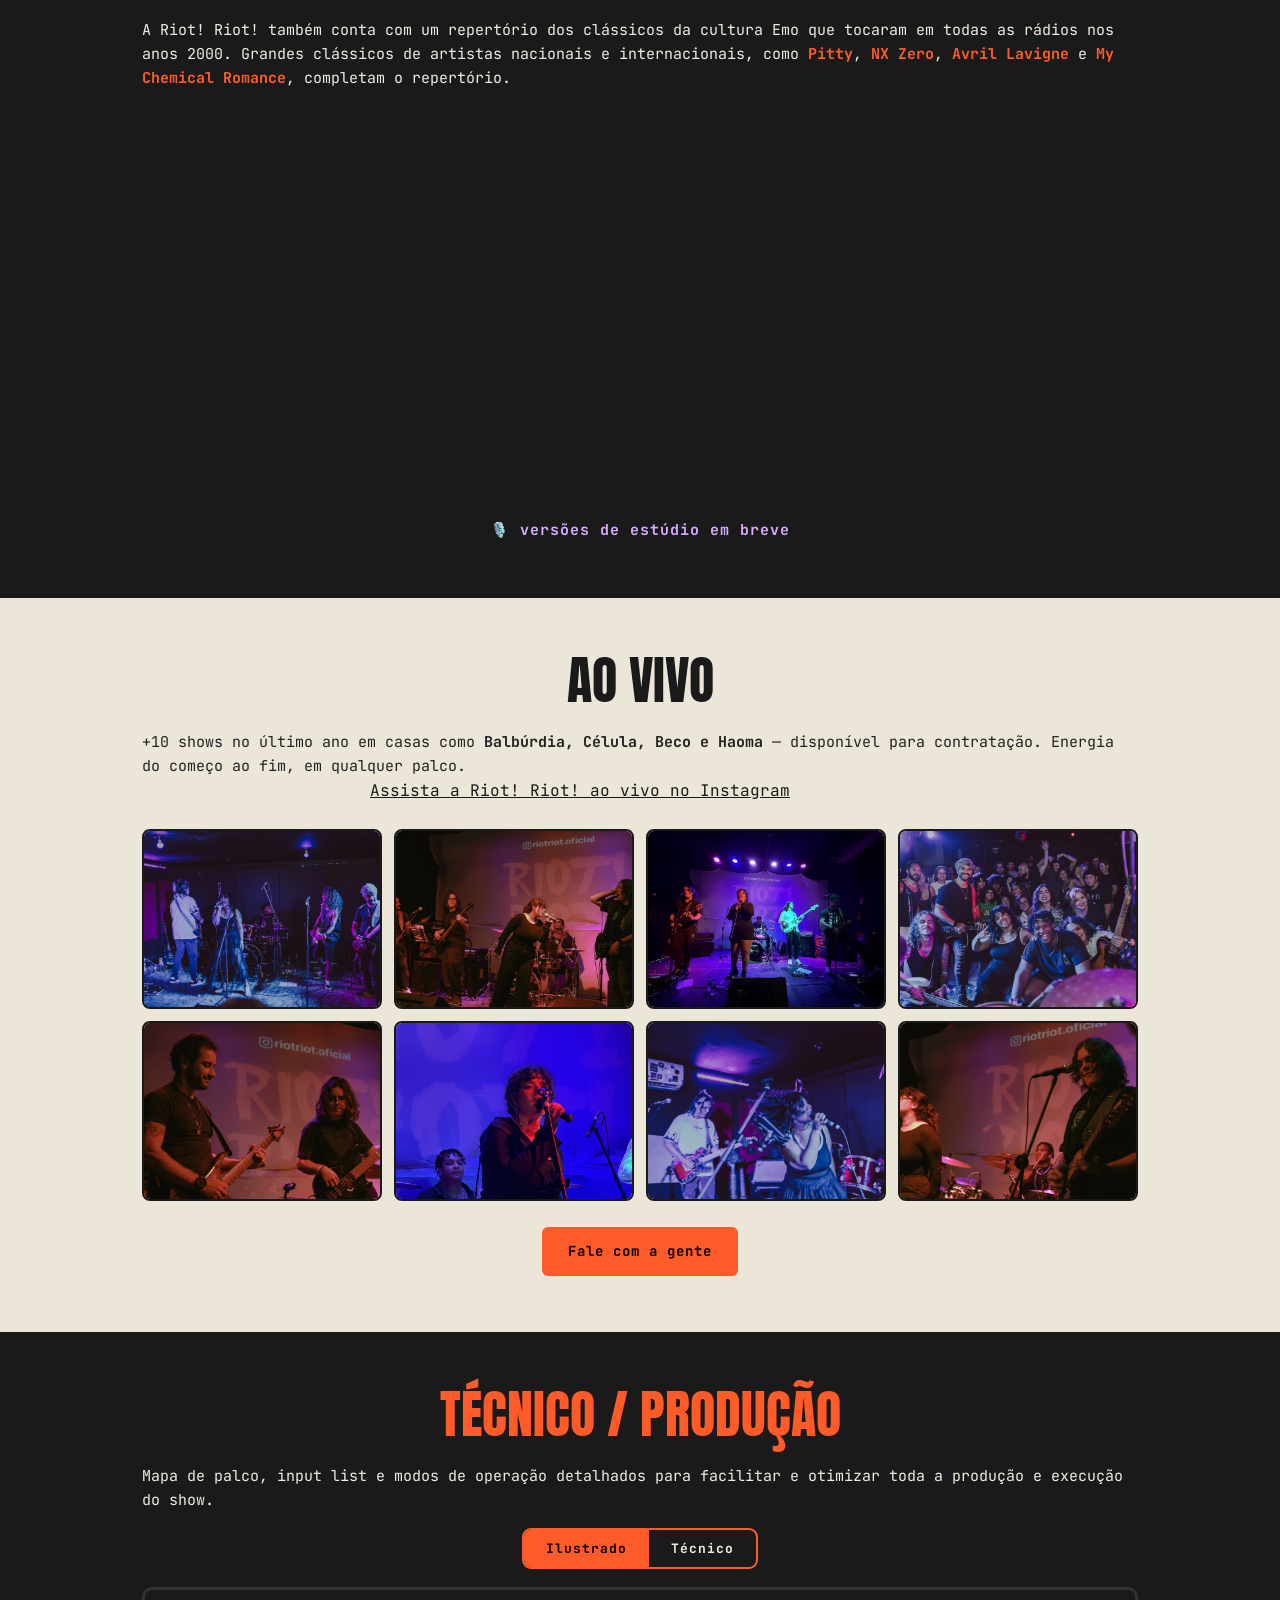
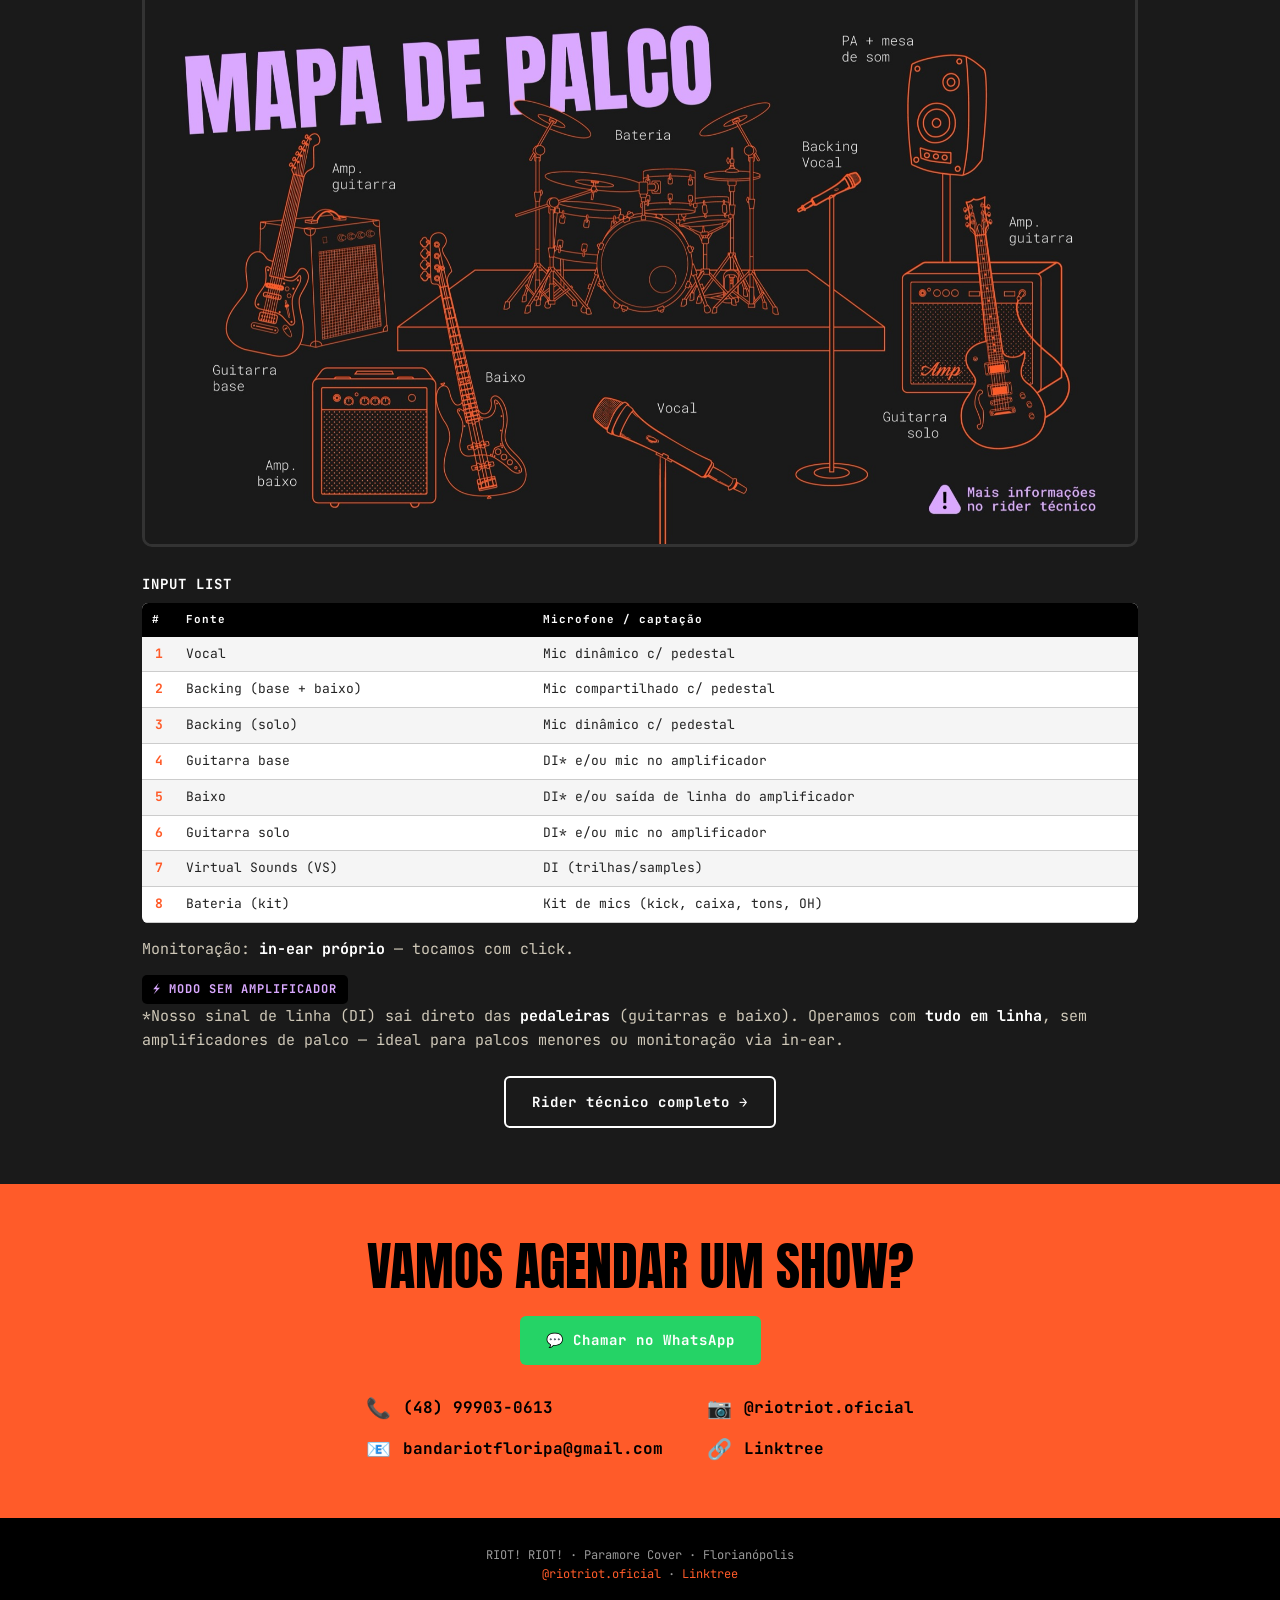
==== commit 7952d49b: "Conversion pass: fix/clarify Grammy claim (Paramore), embed live reel, name venues, primary 'Agende " ====
--- a/index.html
+++ b/index.html
@@ -42,8 +42,8 @@
       <h1 class="hero-title"><img class="hero-logo" src="assets/img/logo-vertical.png" alt="Riot! Riot!"></h1>
       <span class="hero-label">PARAMORE COVER &bull; FLORIANÓPOLIS</span>
       <div class="hero-cta">
-        <a href="#som" class="btn btn-solid">Ouvir</a>
-        <a href="#contato" class="btn btn-ghost">Agende um show</a>
+        <a href="#contato" class="btn btn-solid">Agende um show</a>
+        <a href="#som" class="btn btn-ghost">Ouvir</a>
       </div>
     </div>
     <a href="#banda" class="hero-scroll" aria-label="Rolar para baixo">&#8595;</a>
@@ -51,7 +51,7 @@
   <section class="section band-dark" id="banda">
     <div class="container">
       <h2 class="kicker">A BANDA</h2>
-      <p>A <b style="background:var(--orange);color:#000;padding:1px 7px;">Riot! Riot!</b> vem trazer o melhor do Paramore! Vencedores do prêmio de melhor álbum de rock com vocalista feminina do Grammy de 2024, com músicas que vão desde o Pop Punk/Rock com uma pitada de Emo até o Post Punk com baladas incríveis que fazem todos cantarem juntos.</p>
+      <p>A <b style="background:var(--orange);color:#000;padding:1px 7px;">Riot! Riot!</b> vem trazer o melhor do Paramore — a primeira banda com vocalista feminina a vencer o Grammy de Melhor Álbum de Rock (2024). São músicas que vão do Pop Punk/Rock com uma pitada de Emo até o Post Punk, com baladas incríveis que fazem todo mundo cantar junto.</p>
       <p style="margin-top:16px;">Com apresentações que incluem todas as épocas do Paramore, não importa se você prefere as dançantes ou os sons mais vibrantes (com aquela saudade da MTV), a única certeza é que nós não vamos deixar ninguém parado e vai ser uma noite memorável!</p>
     </div>
   </section>
@@ -110,7 +110,13 @@
   <section class="section band-cream" id="aovivo">
     <div class="container">
       <h2 class="kicker">AO VIVO</h2>
-      <p style="color:#222;">+10 shows no último ano — disponível para contratação. Energia do começo ao fim, em qualquer palco.</p>
+      <p style="color:#222;">+10 shows no último ano em casas como <b>Balbúrdia, Célula, Beco e Haoma</b> — disponível para contratação. Energia do começo ao fim, em qualquer palco.</p>
+      <div style="max-width:540px; margin:0 auto 26px;">
+        <blockquote class="instagram-media" data-instgrm-permalink="https://www.instagram.com/reel/DM6KaP8xmzw/" data-instgrm-version="14" style="margin:0 auto; max-width:540px; width:100%;">
+          <a href="https://www.instagram.com/reel/DM6KaP8xmzw/" target="_blank" rel="noopener">Assista a Riot! Riot! ao vivo no Instagram</a>
+        </blockquote>
+        <script async src="https://www.instagram.com/embed.js"></script>
+      </div>
       <div class="gallery">
         <img src="assets/gallery/03-haoma-full-band.jpg" alt="Riot! Riot! ao vivo no Haoma" loading="lazy">
         <img src="assets/gallery/08-students-band-wide.jpg" alt="Riot! Riot! ao vivo no Students" loading="lazy">
@@ -151,6 +157,7 @@
       <p class="stage-note">Monitoração: <b>in-ear próprio</b> — tocamos com click.</p>
       <p class="stage-note"><span class="mode-tag">⚡ MODO SEM AMPLIFICADOR</span><br>
         *Nosso sinal de linha (DI) sai direto das <b>pedaleiras</b> (guitarras e baixo). Operamos com <b>tudo em linha</b>, sem amplificadores de palco — ideal para palcos menores ou monitoração via in-ear.</p>
+      <a href="rider.html" class="btn btn-ghost btn-center" style="margin-top:24px;" target="_blank" rel="noopener">Rider técnico completo →</a>
       <!-- Botão "Baixar press kit (PDF)" entra aqui quando o PDF for gerado. -->
 
     </div>
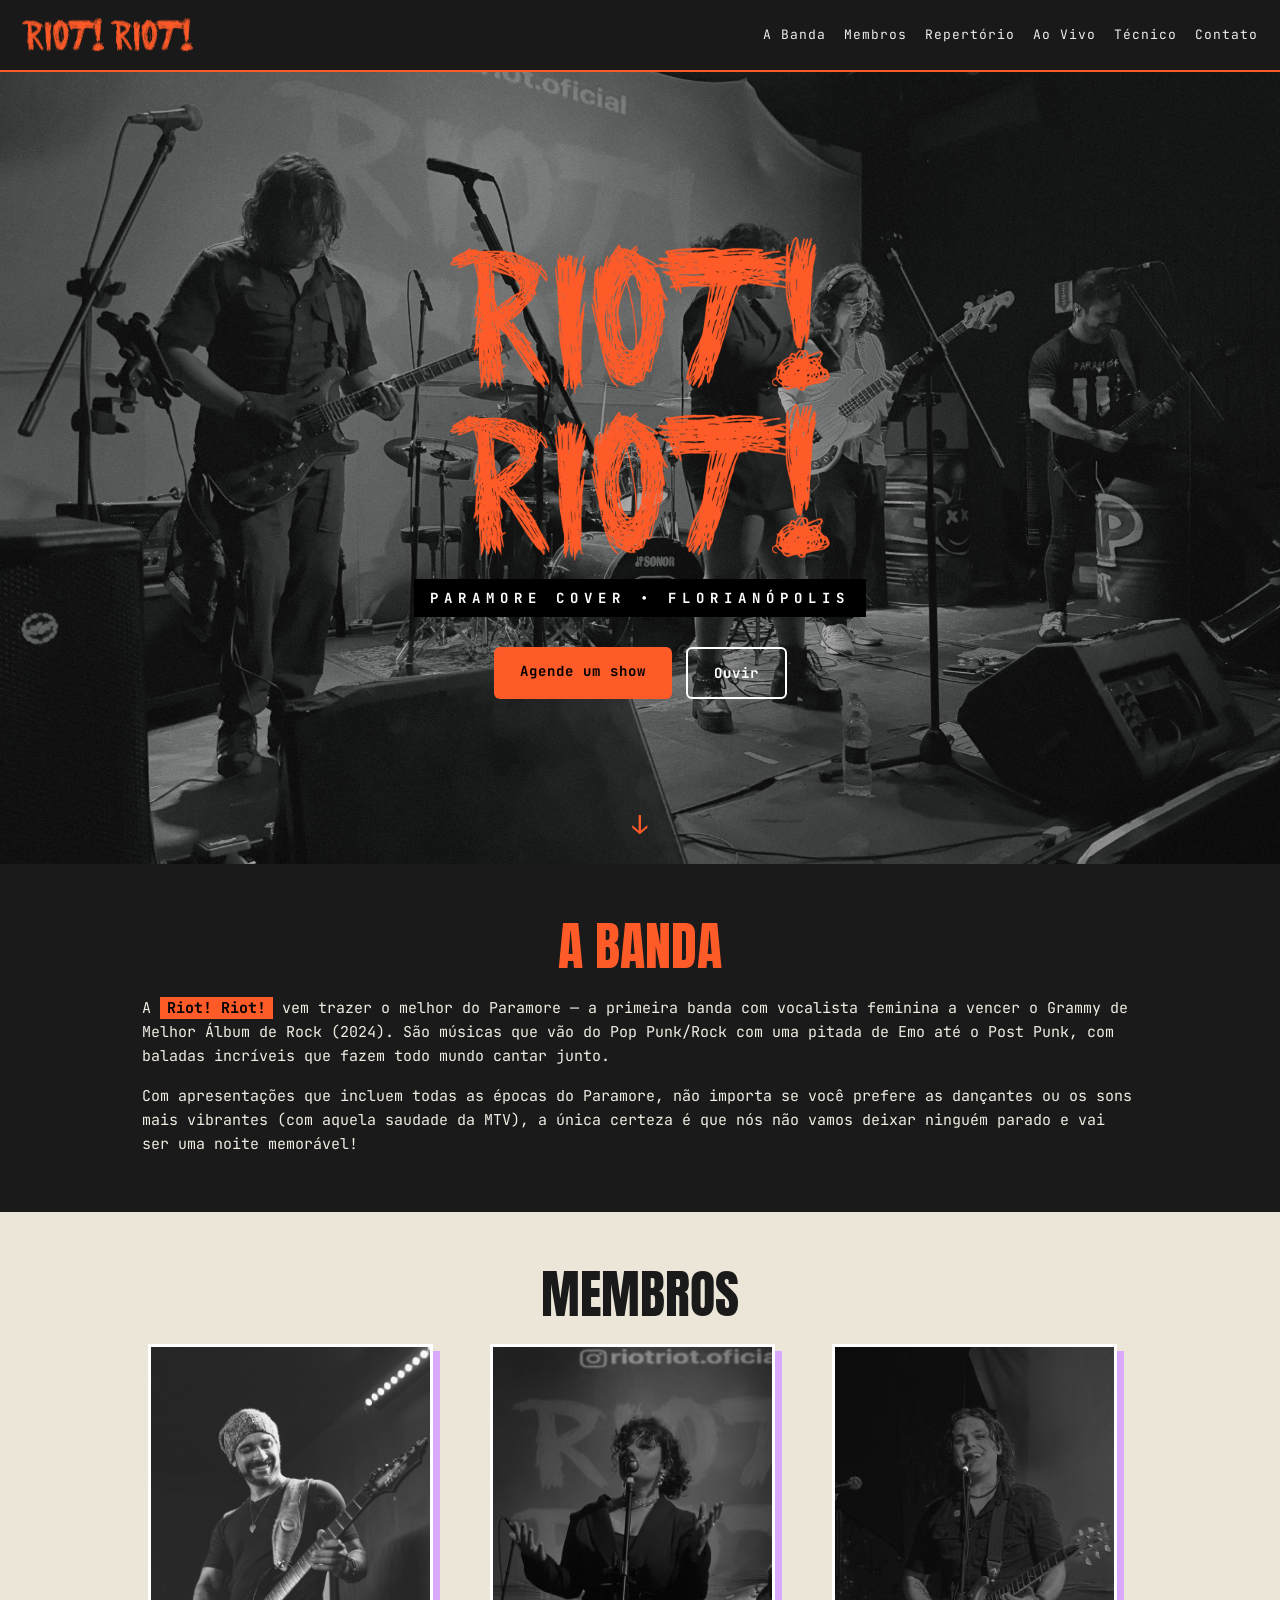
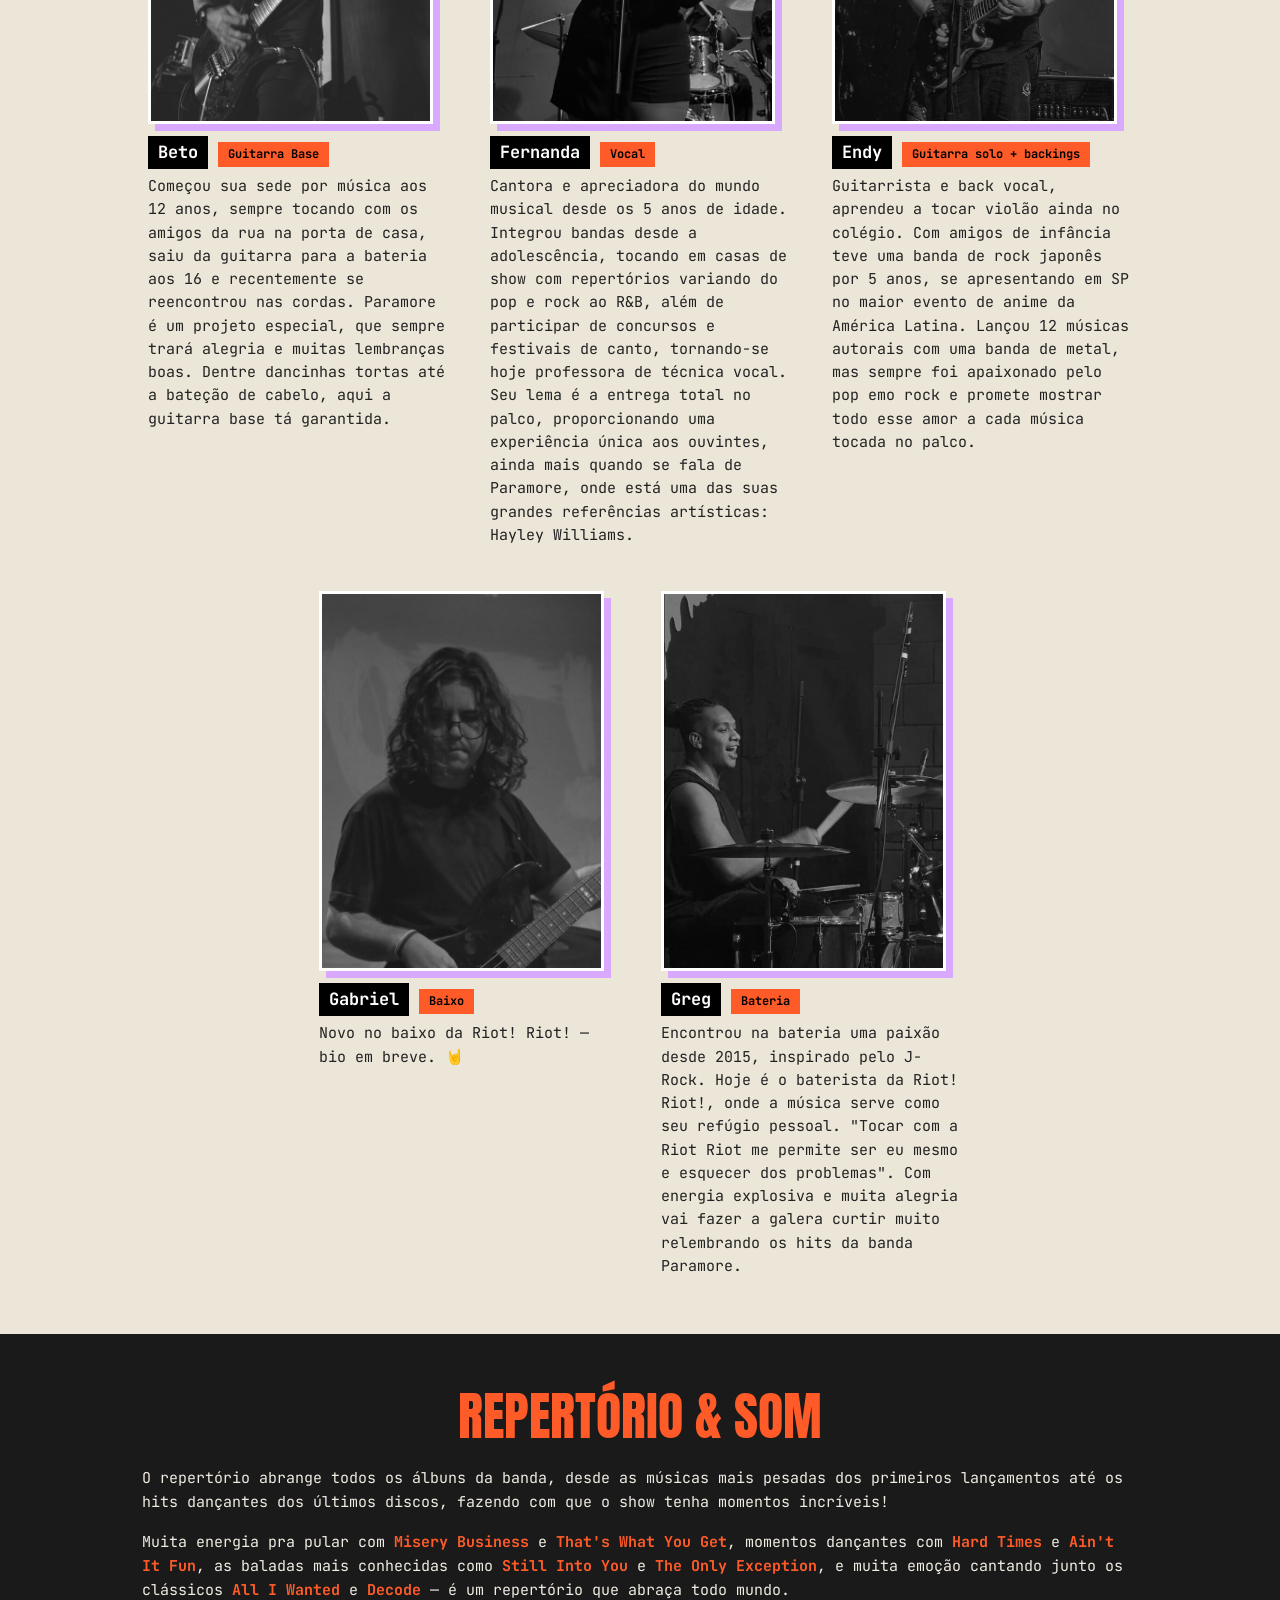
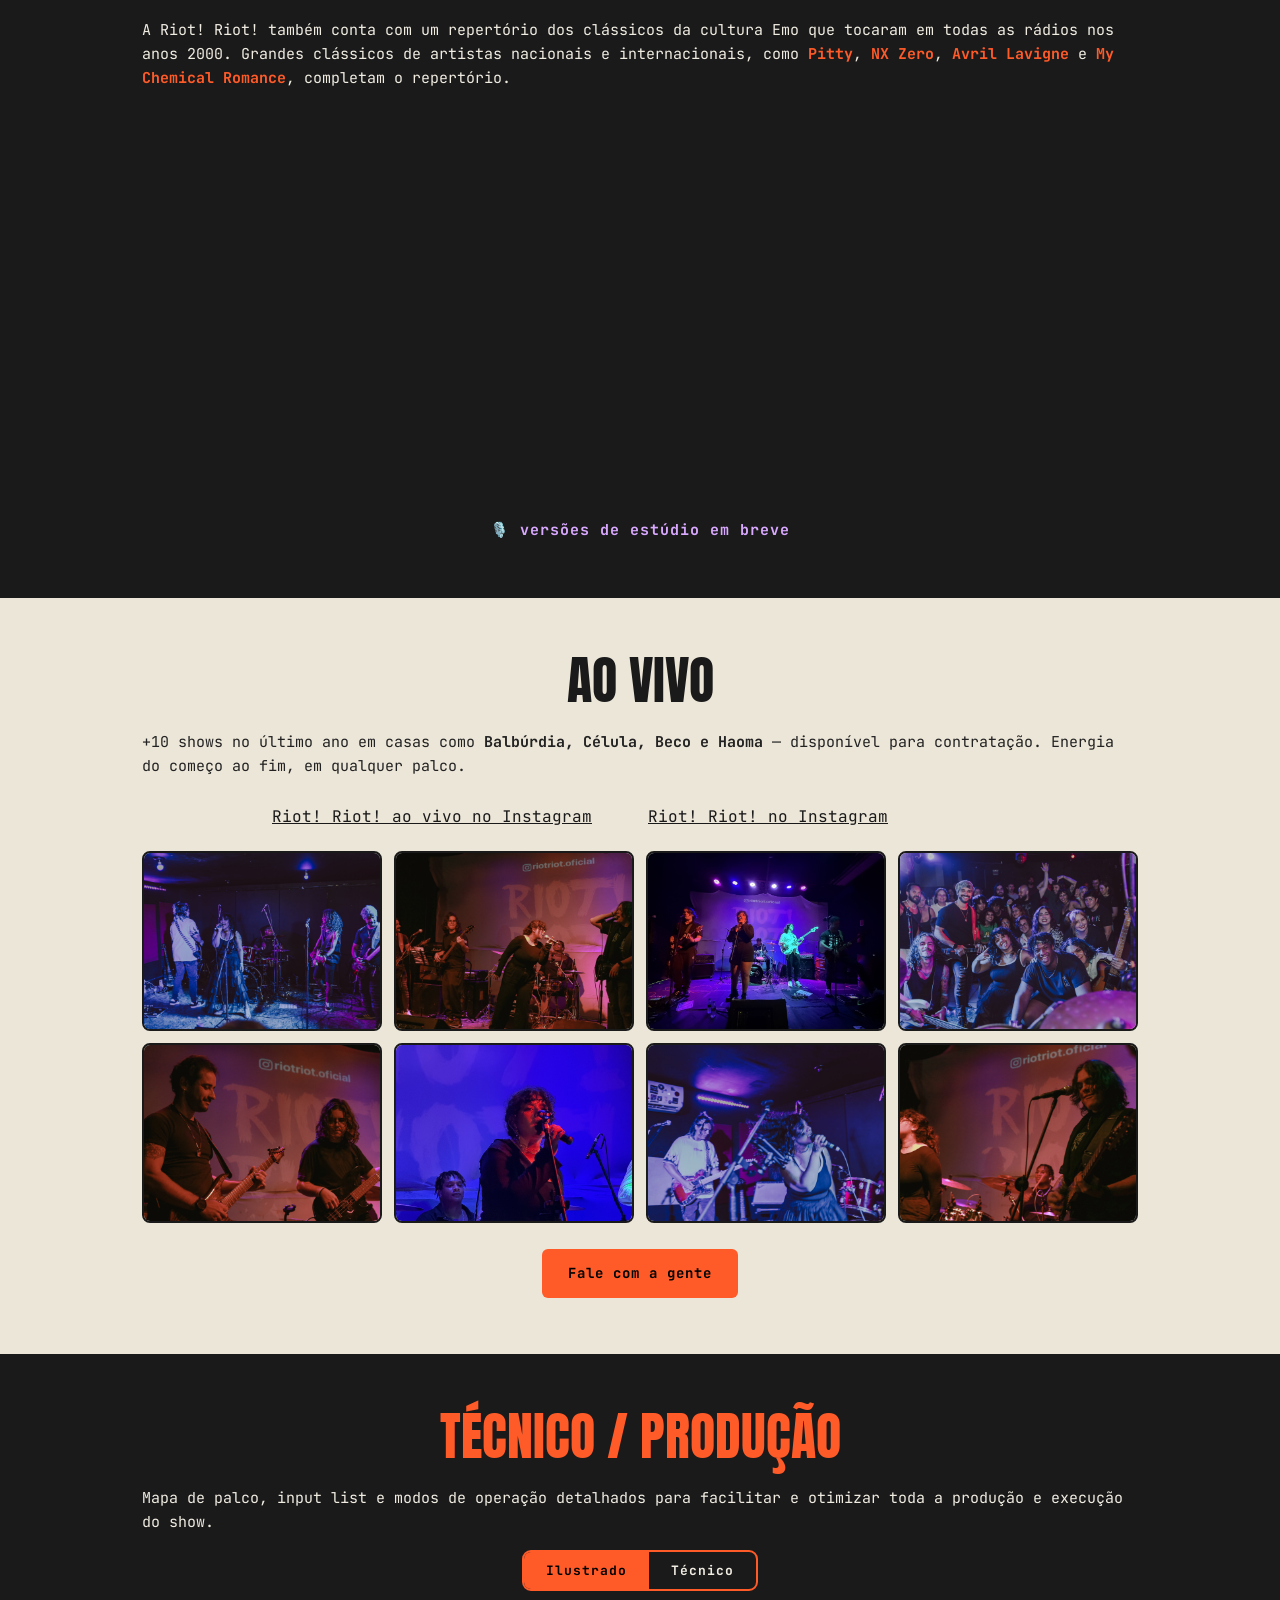
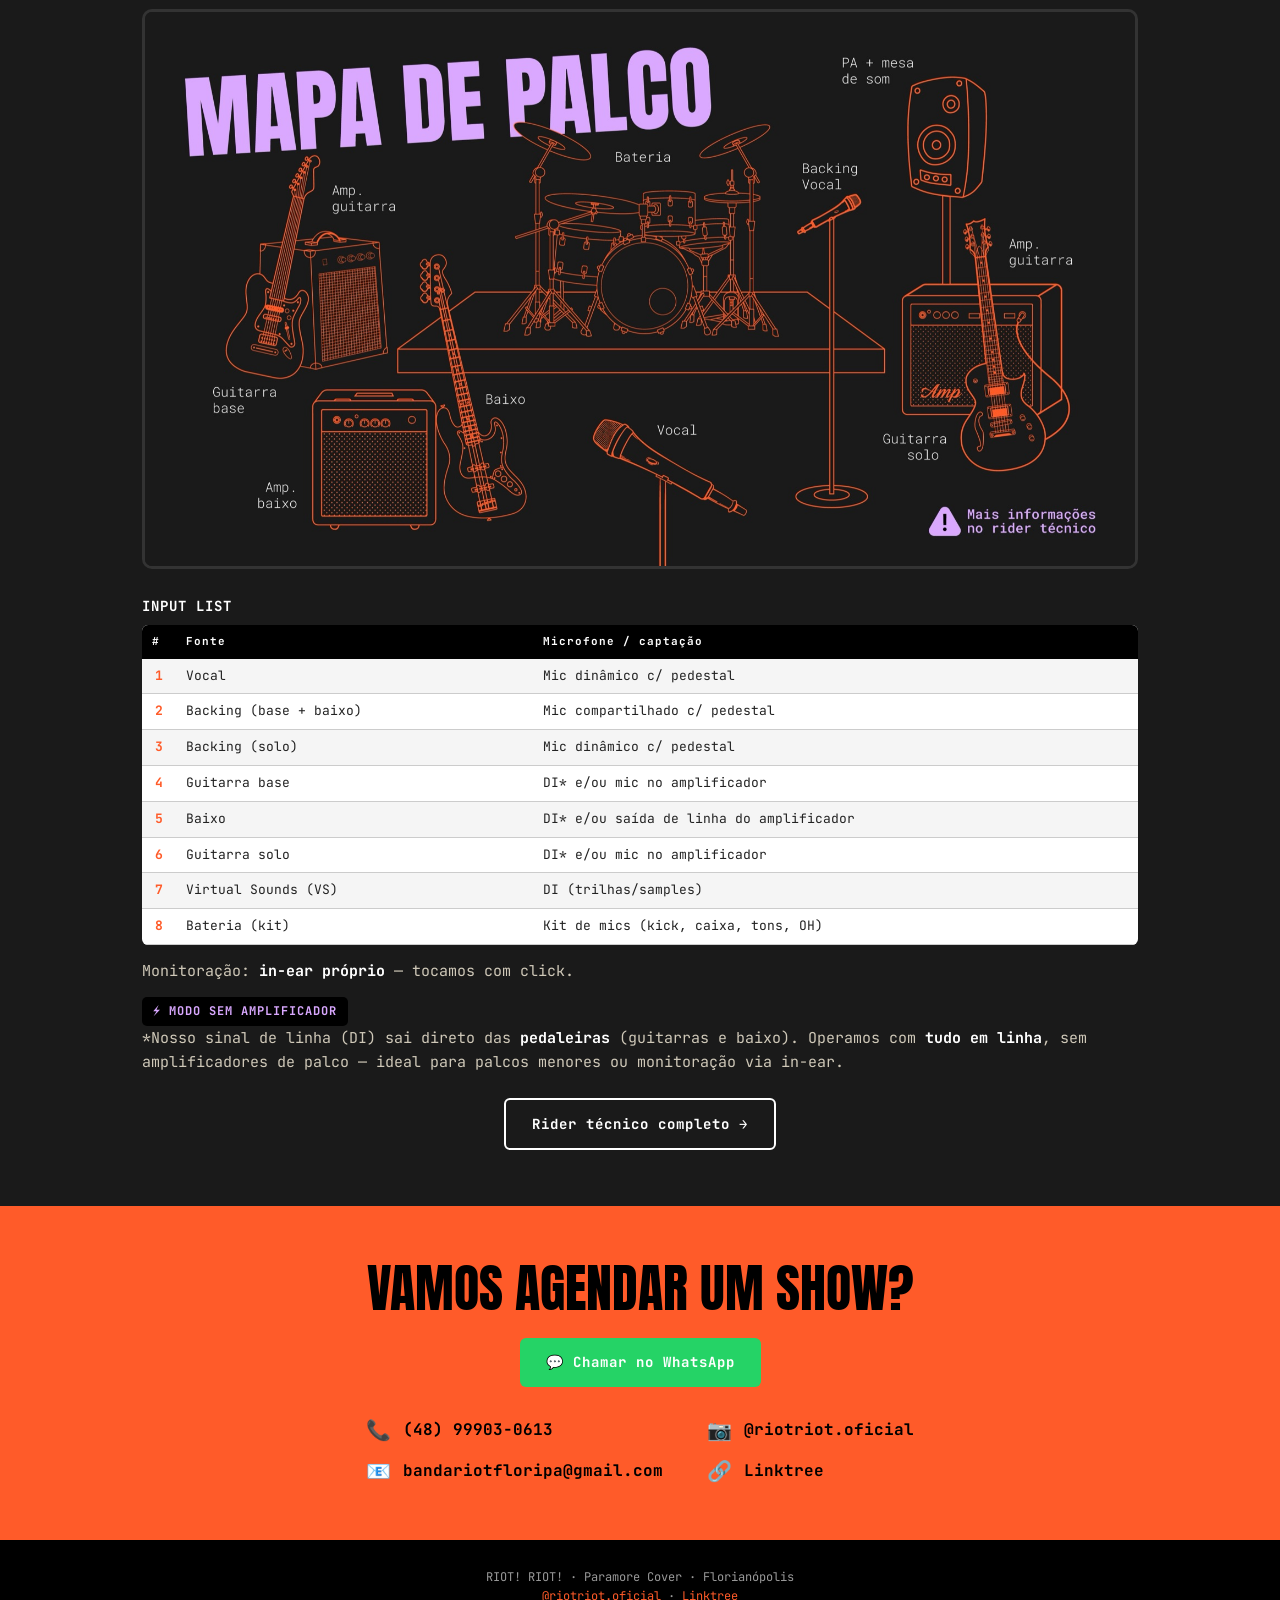
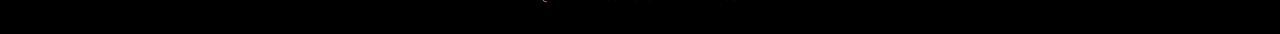
==== commit 1e32cd98: "Ao Vivo: second Instagram embed, responsive 2-up reels grid. Co-Authored-By: Claude Opus 4.8 (Endy S" ====
--- a/index.html
+++ b/index.html
@@ -111,12 +111,11 @@
     <div class="container">
       <h2 class="kicker">AO VIVO</h2>
       <p style="color:#222;">+10 shows no último ano em casas como <b>Balbúrdia, Célula, Beco e Haoma</b> — disponível para contratação. Energia do começo ao fim, em qualquer palco.</p>
-      <div style="max-width:540px; margin:0 auto 26px;">
-        <blockquote class="instagram-media" data-instgrm-permalink="https://www.instagram.com/reel/DM6KaP8xmzw/" data-instgrm-version="14" style="margin:0 auto; max-width:540px; width:100%;">
-          <a href="https://www.instagram.com/reel/DM6KaP8xmzw/" target="_blank" rel="noopener">Assista a Riot! Riot! ao vivo no Instagram</a>
-        </blockquote>
-        <script async src="https://www.instagram.com/embed.js"></script>
+      <div class="reels">
+        <blockquote class="instagram-media" data-instgrm-permalink="https://www.instagram.com/reel/DM6KaP8xmzw/" data-instgrm-version="14"><a href="https://www.instagram.com/reel/DM6KaP8xmzw/" target="_blank" rel="noopener">Riot! Riot! ao vivo no Instagram</a></blockquote>
+        <blockquote class="instagram-media" data-instgrm-permalink="https://www.instagram.com/p/DRUyBJ3kSAx/" data-instgrm-version="14"><a href="https://www.instagram.com/p/DRUyBJ3kSAx/" target="_blank" rel="noopener">Riot! Riot! no Instagram</a></blockquote>
       </div>
+      <script async src="https://www.instagram.com/embed.js"></script>
       <div class="gallery">
         <img src="assets/gallery/03-haoma-full-band.jpg" alt="Riot! Riot! ao vivo no Haoma" loading="lazy">
         <img src="assets/gallery/08-students-band-wide.jpg" alt="Riot! Riot! ao vivo no Students" loading="lazy">
--- a/styles.css
+++ b/styles.css
@@ -97,6 +97,11 @@
 .gallery{ display:grid; grid-template-columns:repeat(auto-fill,minmax(220px,1fr)); gap:12px; margin-top:22px; }
 .gallery img{ width:100%; aspect-ratio:4/3; object-fit:cover; border:2px solid var(--ink); border-radius:8px; }
 
+/* Instagram reels (Ao Vivo) */
+.reels{ display:grid; grid-template-columns:repeat(2,minmax(0,360px)); justify-content:center; align-items:start; gap:16px; margin:26px auto 0; }
+.reels .instagram-media{ width:100% !important; min-width:0 !important; }
+@media (max-width:680px){ .reels{ grid-template-columns:minmax(0,360px); } }
+
 .plot{ margin-top:18px; }
 .plot-img{ width:100%; height:auto; border-radius:10px; display:block; }
 .plot-tecnico{ border:3px solid #000; background:#fff; }
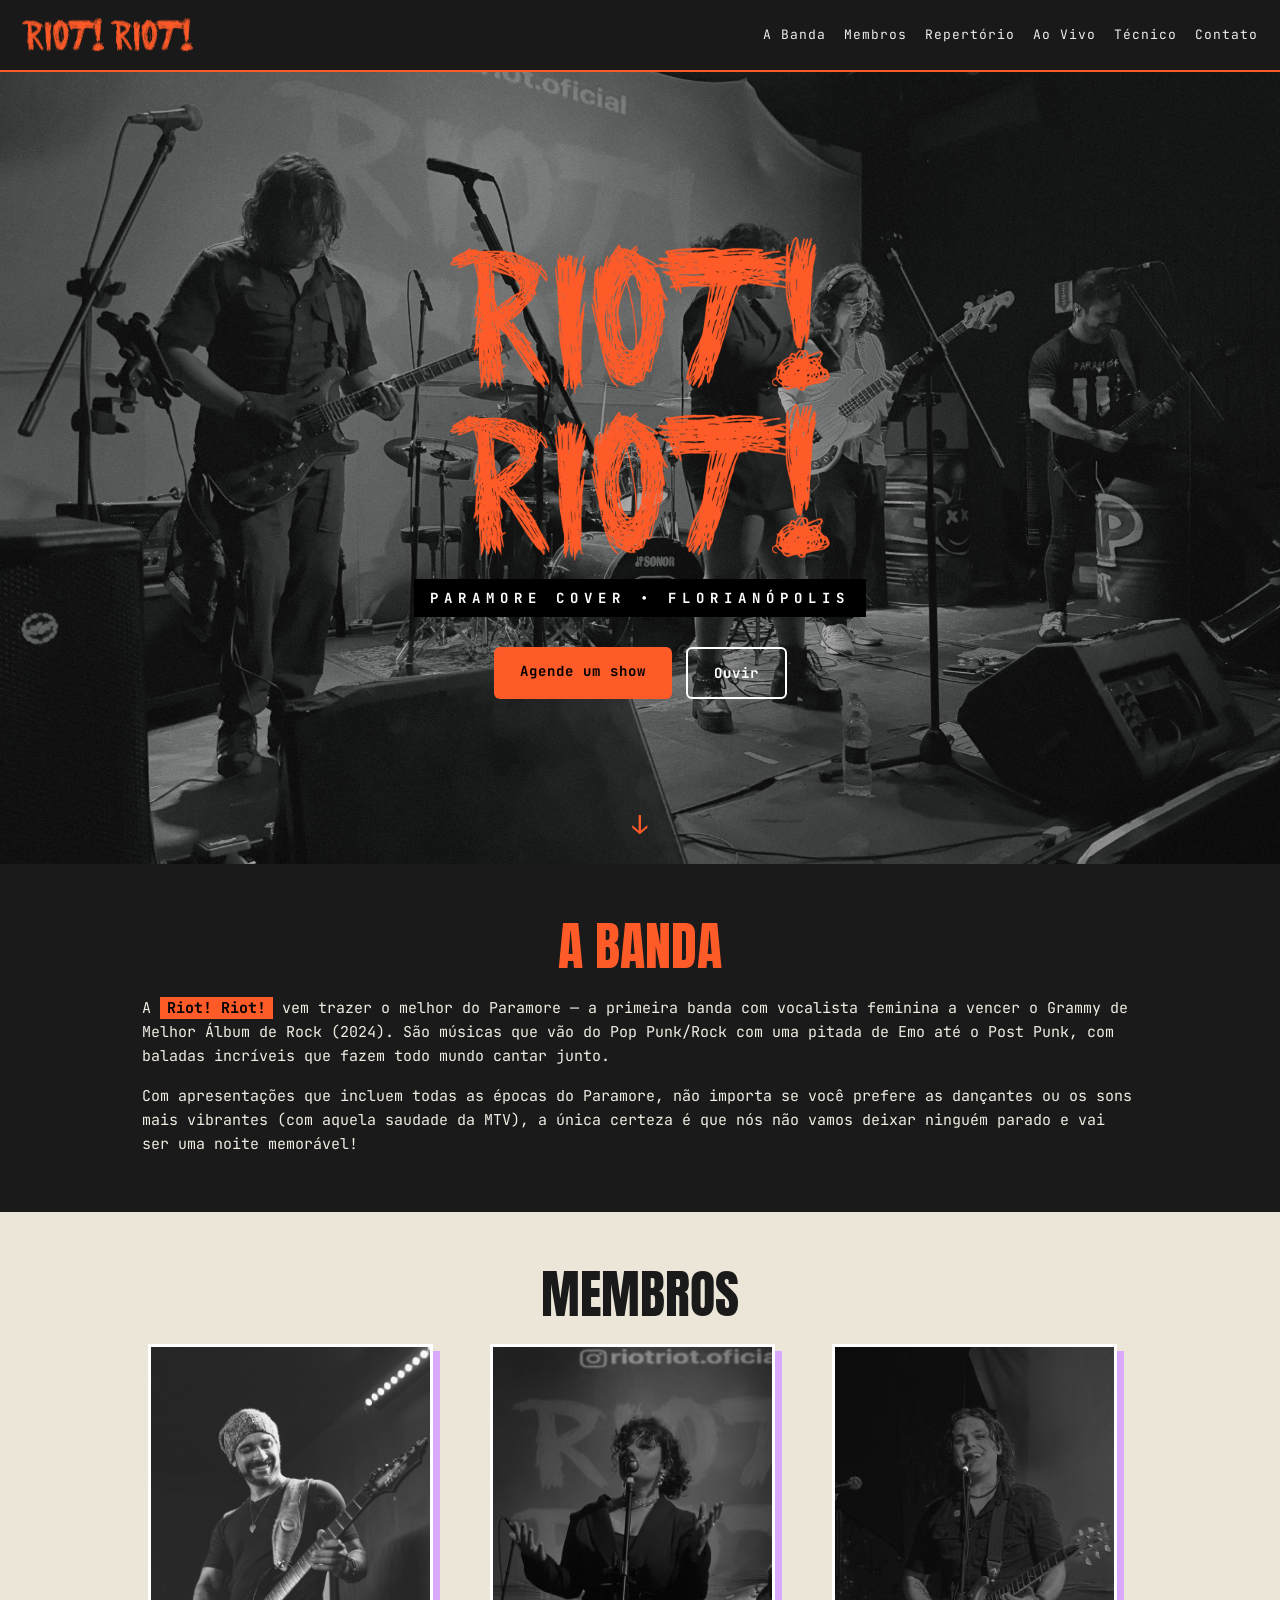
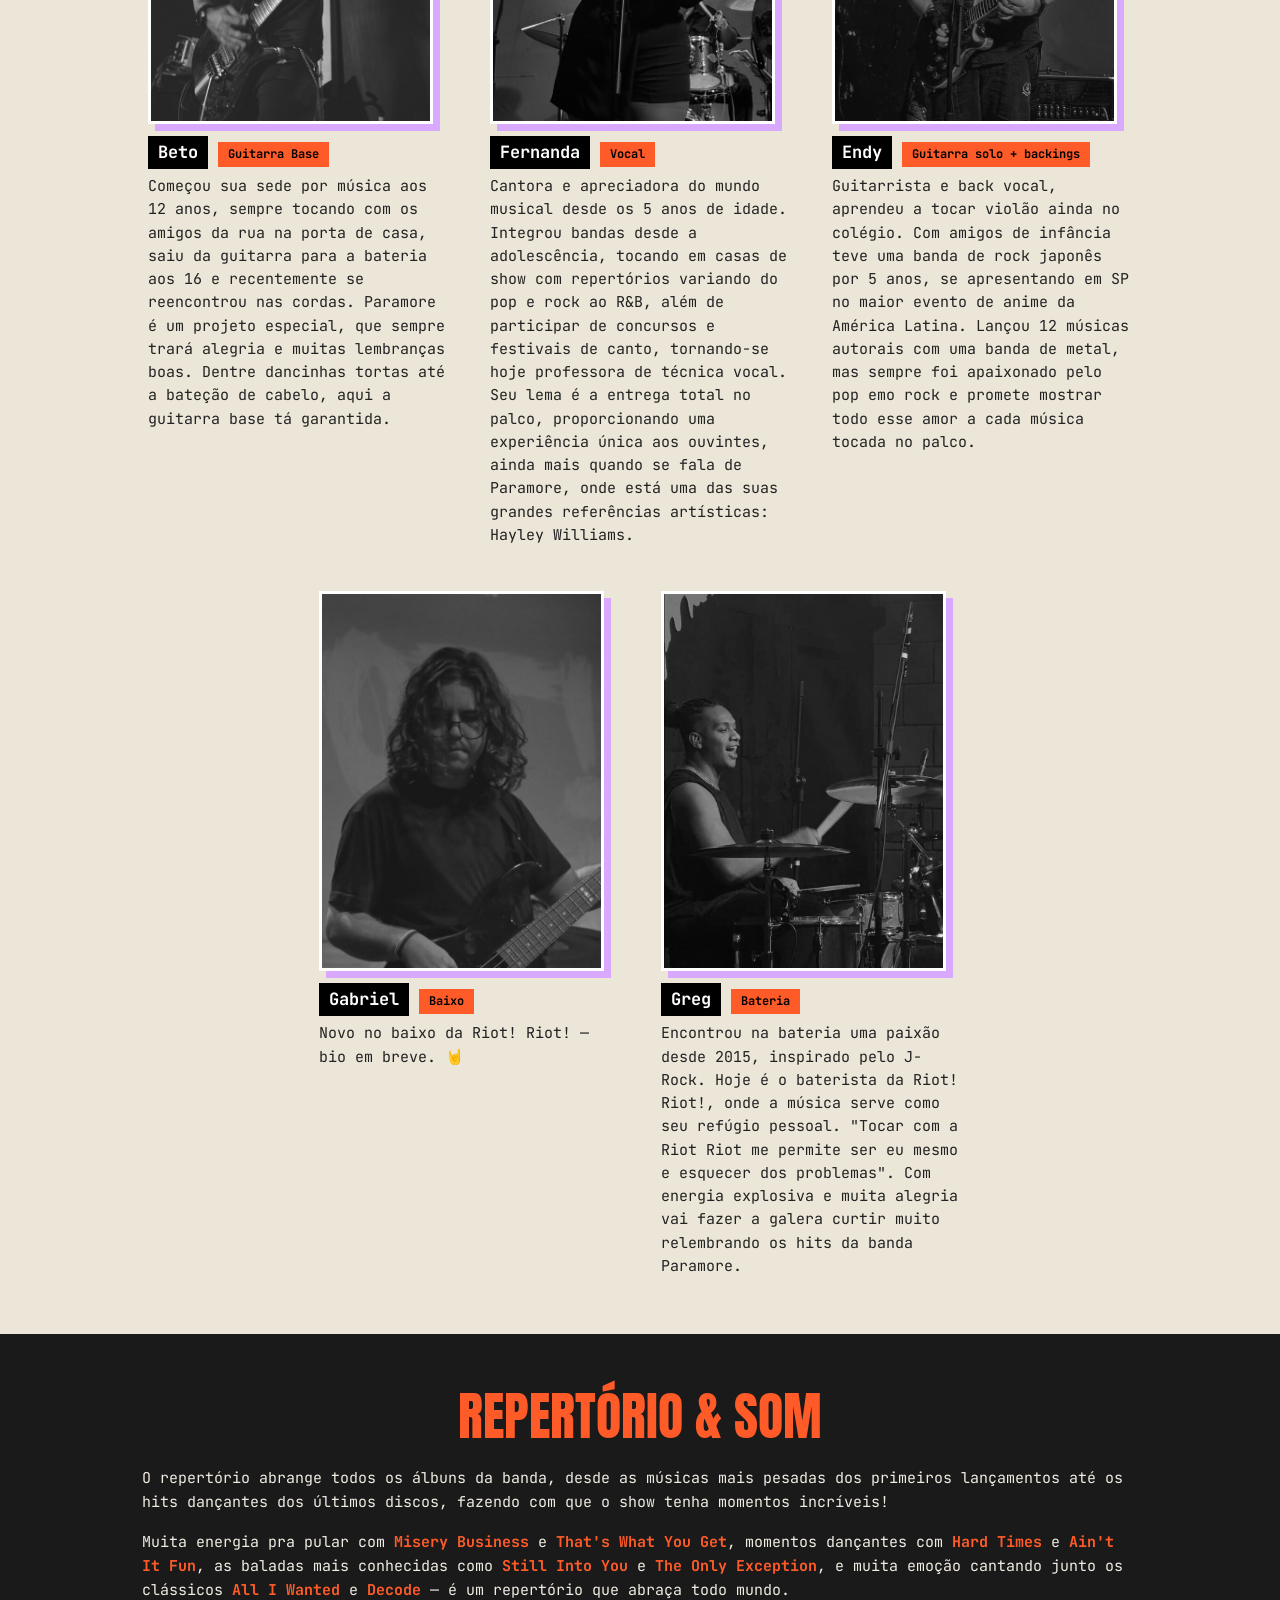
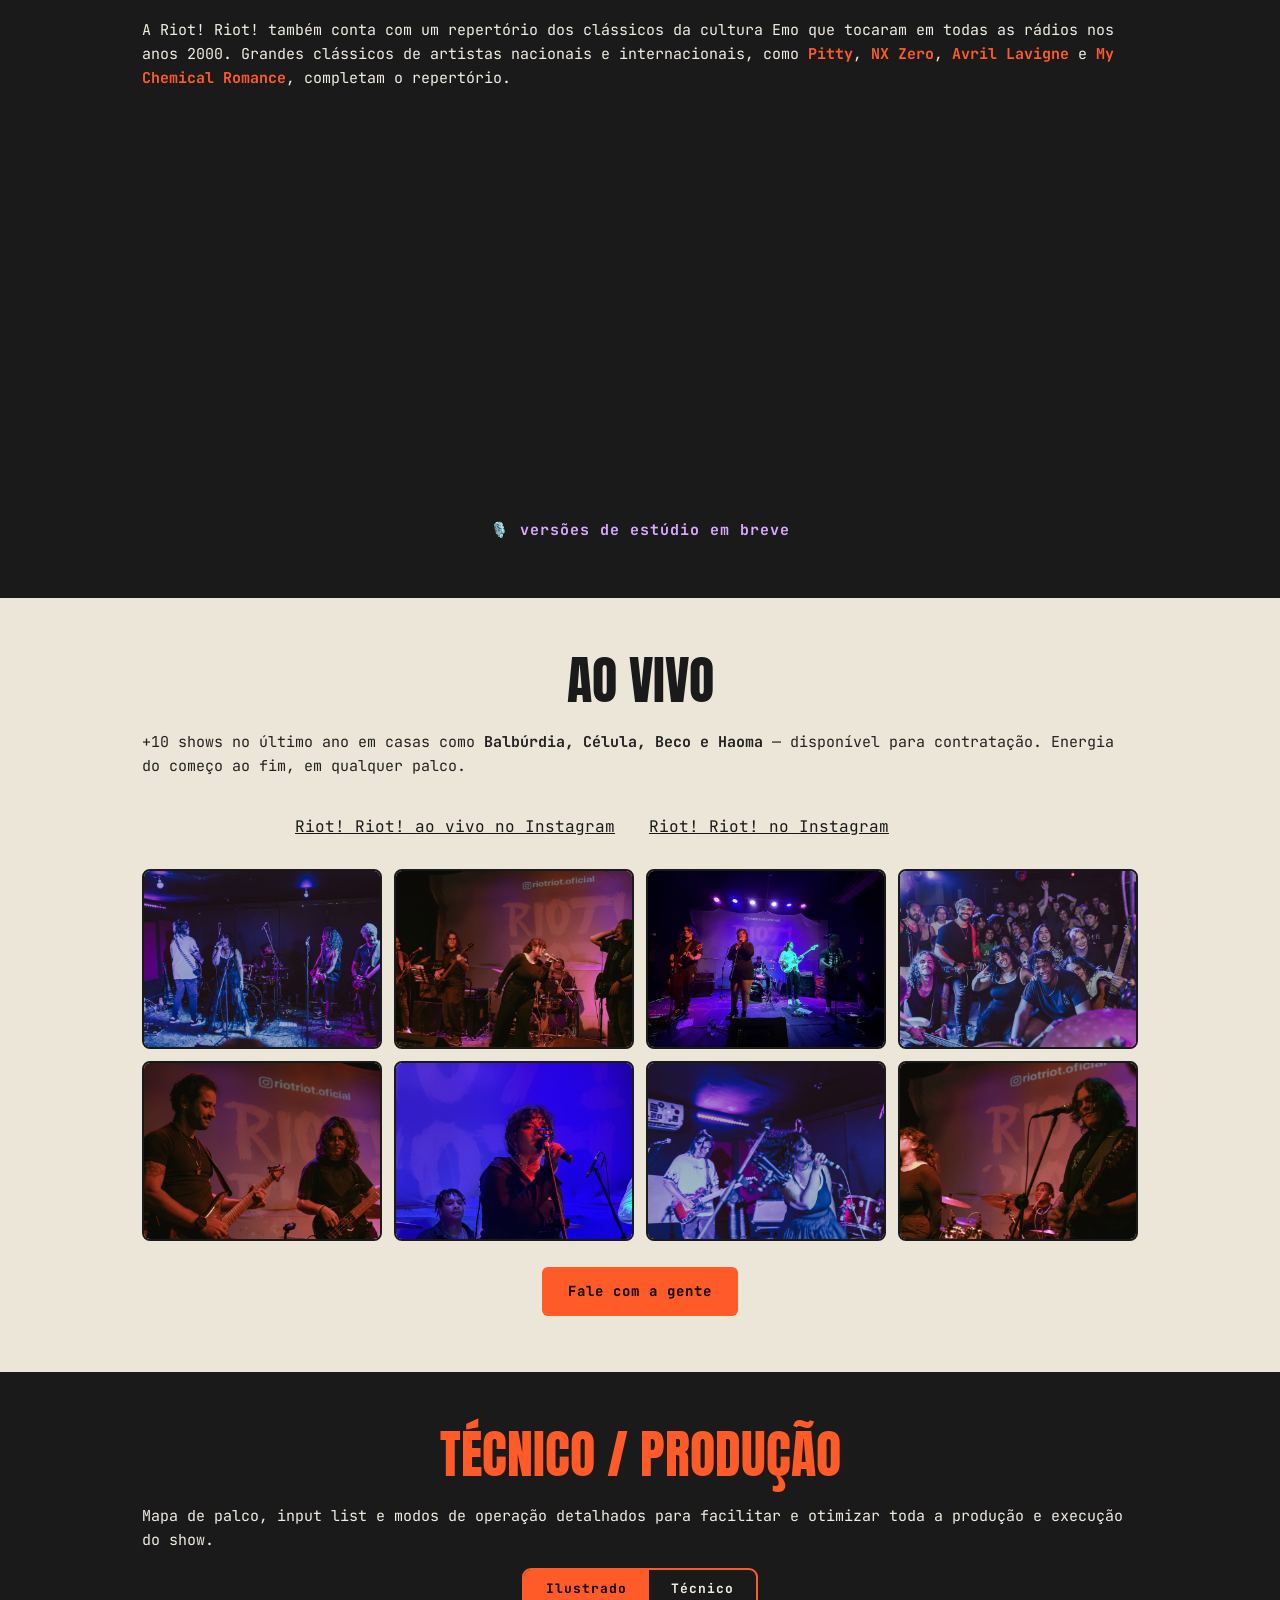
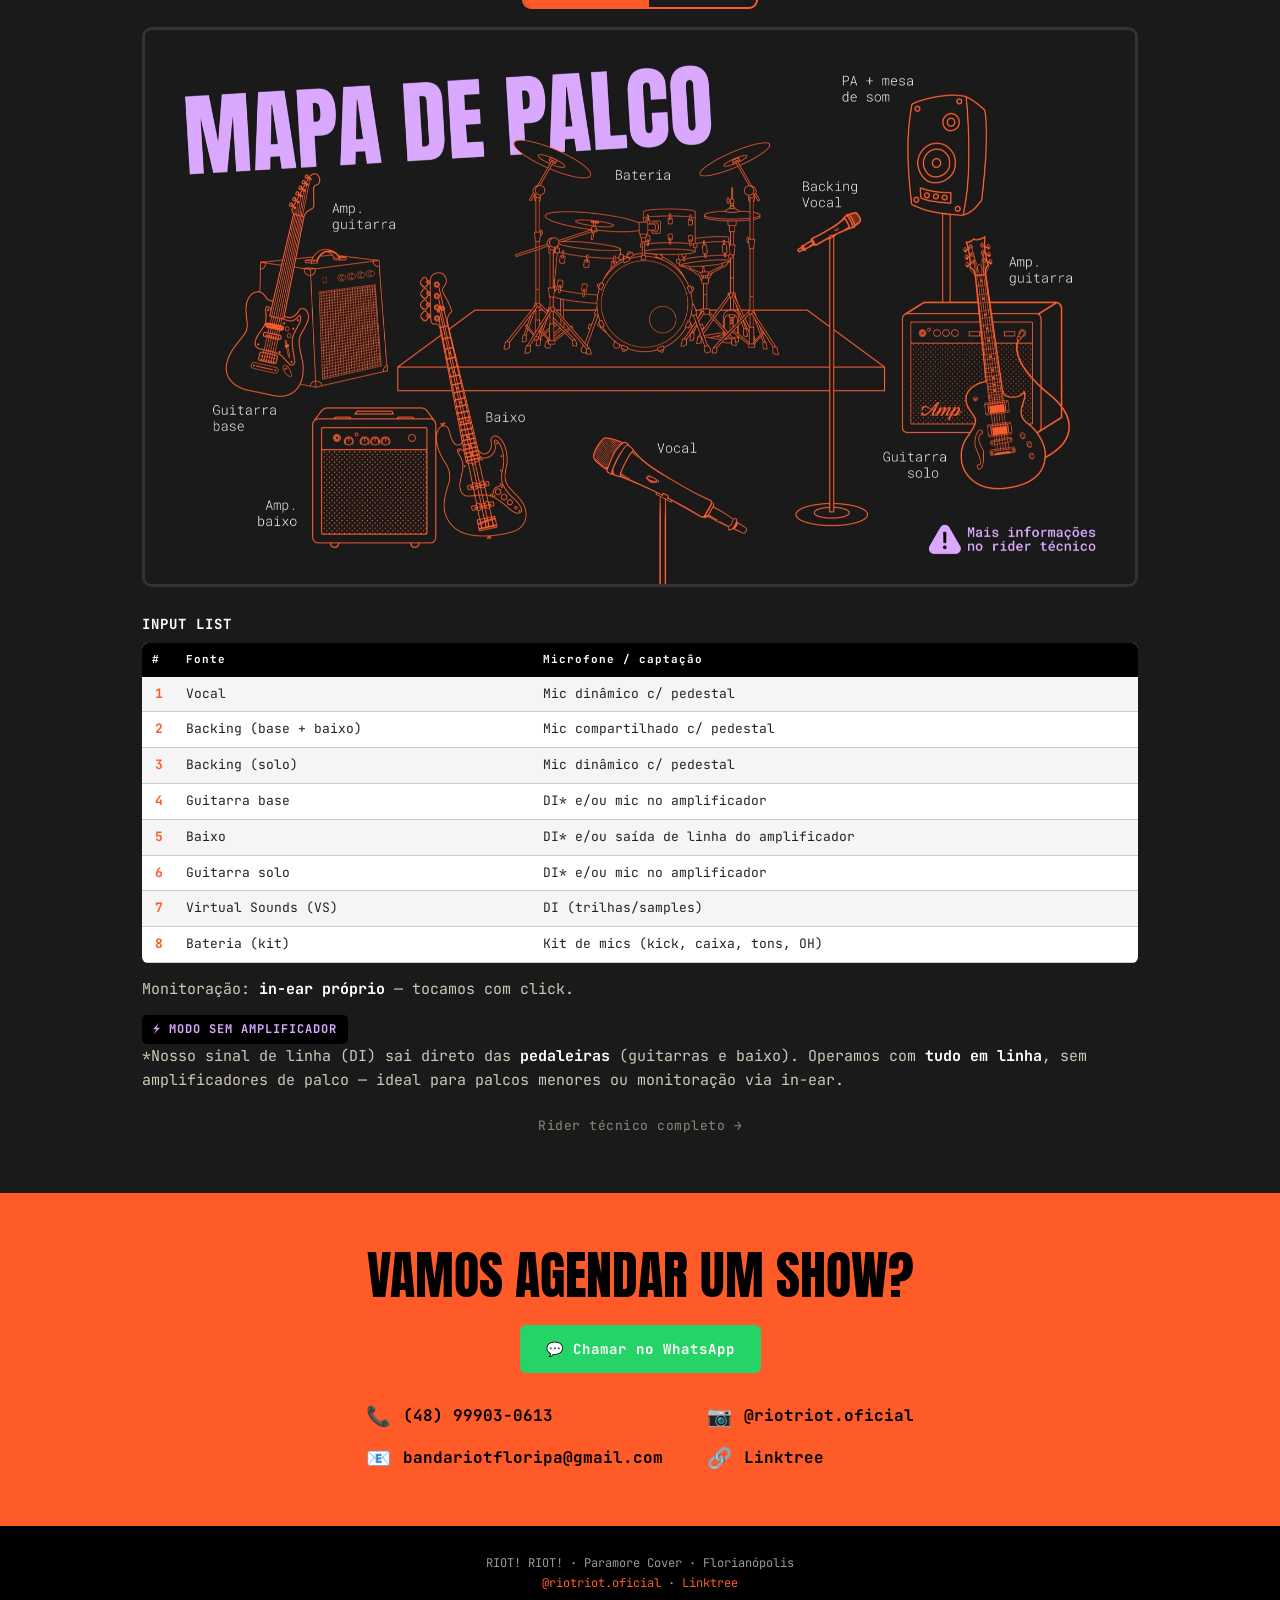
==== commit 1d297177: "Ao Vivo: reels side-by-side (flex wrappers) + spacing above; make rider link discrete (no border). C" ====
--- a/index.html
+++ b/index.html
@@ -112,8 +112,8 @@
       <h2 class="kicker">AO VIVO</h2>
       <p style="color:#222;">+10 shows no último ano em casas como <b>Balbúrdia, Célula, Beco e Haoma</b> — disponível para contratação. Energia do começo ao fim, em qualquer palco.</p>
       <div class="reels">
-        <blockquote class="instagram-media" data-instgrm-permalink="https://www.instagram.com/reel/DM6KaP8xmzw/" data-instgrm-version="14"><a href="https://www.instagram.com/reel/DM6KaP8xmzw/" target="_blank" rel="noopener">Riot! Riot! ao vivo no Instagram</a></blockquote>
-        <blockquote class="instagram-media" data-instgrm-permalink="https://www.instagram.com/p/DRUyBJ3kSAx/" data-instgrm-version="14"><a href="https://www.instagram.com/p/DRUyBJ3kSAx/" target="_blank" rel="noopener">Riot! Riot! no Instagram</a></blockquote>
+        <div class="reel"><blockquote class="instagram-media" data-instgrm-permalink="https://www.instagram.com/reel/DM6KaP8xmzw/" data-instgrm-version="14"><a href="https://www.instagram.com/reel/DM6KaP8xmzw/" target="_blank" rel="noopener">Riot! Riot! ao vivo no Instagram</a></blockquote></div>
+        <div class="reel"><blockquote class="instagram-media" data-instgrm-permalink="https://www.instagram.com/p/DRUyBJ3kSAx/" data-instgrm-version="14"><a href="https://www.instagram.com/p/DRUyBJ3kSAx/" target="_blank" rel="noopener">Riot! Riot! no Instagram</a></blockquote></div>
       </div>
       <script async src="https://www.instagram.com/embed.js"></script>
       <div class="gallery">
@@ -156,7 +156,7 @@
       <p class="stage-note">Monitoração: <b>in-ear próprio</b> — tocamos com click.</p>
       <p class="stage-note"><span class="mode-tag">⚡ MODO SEM AMPLIFICADOR</span><br>
         *Nosso sinal de linha (DI) sai direto das <b>pedaleiras</b> (guitarras e baixo). Operamos com <b>tudo em linha</b>, sem amplificadores de palco — ideal para palcos menores ou monitoração via in-ear.</p>
-      <a href="rider.html" class="btn btn-ghost btn-center" style="margin-top:24px;" target="_blank" rel="noopener">Rider técnico completo →</a>
+      <a href="rider.html" class="rider-link" target="_blank" rel="noopener">Rider técnico completo →</a>
       <!-- Botão "Baixar press kit (PDF)" entra aqui quando o PDF for gerado. -->
 
     </div>
--- a/styles.css
+++ b/styles.css
@@ -98,9 +98,14 @@
 .gallery img{ width:100%; aspect-ratio:4/3; object-fit:cover; border:2px solid var(--ink); border-radius:8px; }
 
 /* Instagram reels (Ao Vivo) */
-.reels{ display:grid; grid-template-columns:repeat(2,minmax(0,360px)); justify-content:center; align-items:start; gap:16px; margin:26px auto 0; }
-.reels .instagram-media{ width:100% !important; min-width:0 !important; }
-@media (max-width:680px){ .reels{ grid-template-columns:minmax(0,360px); } }
+.reels{ display:flex; flex-wrap:wrap; justify-content:center; align-items:flex-start; gap:18px; margin:36px auto 30px; }
+.reel{ width:336px; max-width:100%; }
+.reel .instagram-media{ min-width:0 !important; }
+
+/* discreet producer-only link to the full rider */
+.rider-link{ display:block; text-align:center; margin-top:24px; font-size:13px; color:#8d877a;
+  text-decoration:none; letter-spacing:.5px; }
+.rider-link:hover{ color:var(--orange); text-decoration:underline; }
 
 .plot{ margin-top:18px; }
 .plot-img{ width:100%; height:auto; border-radius:10px; display:block; }
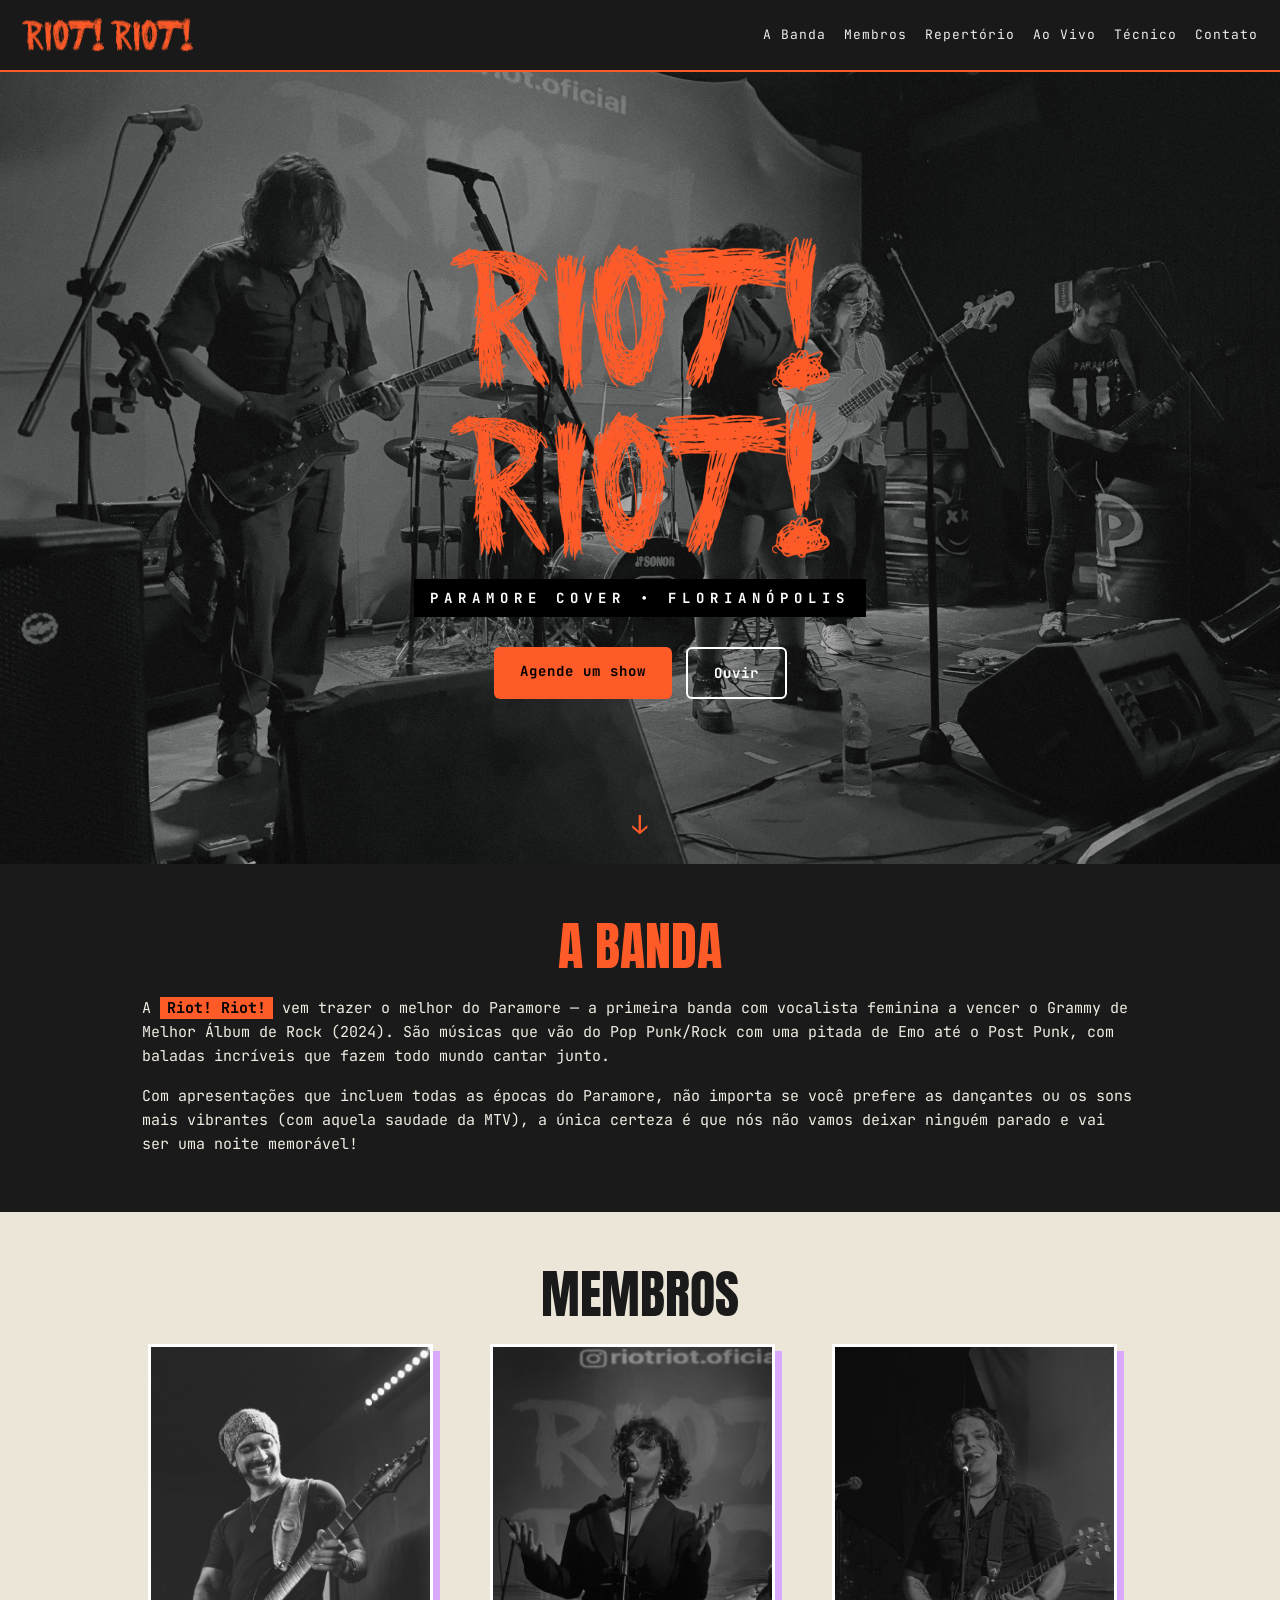
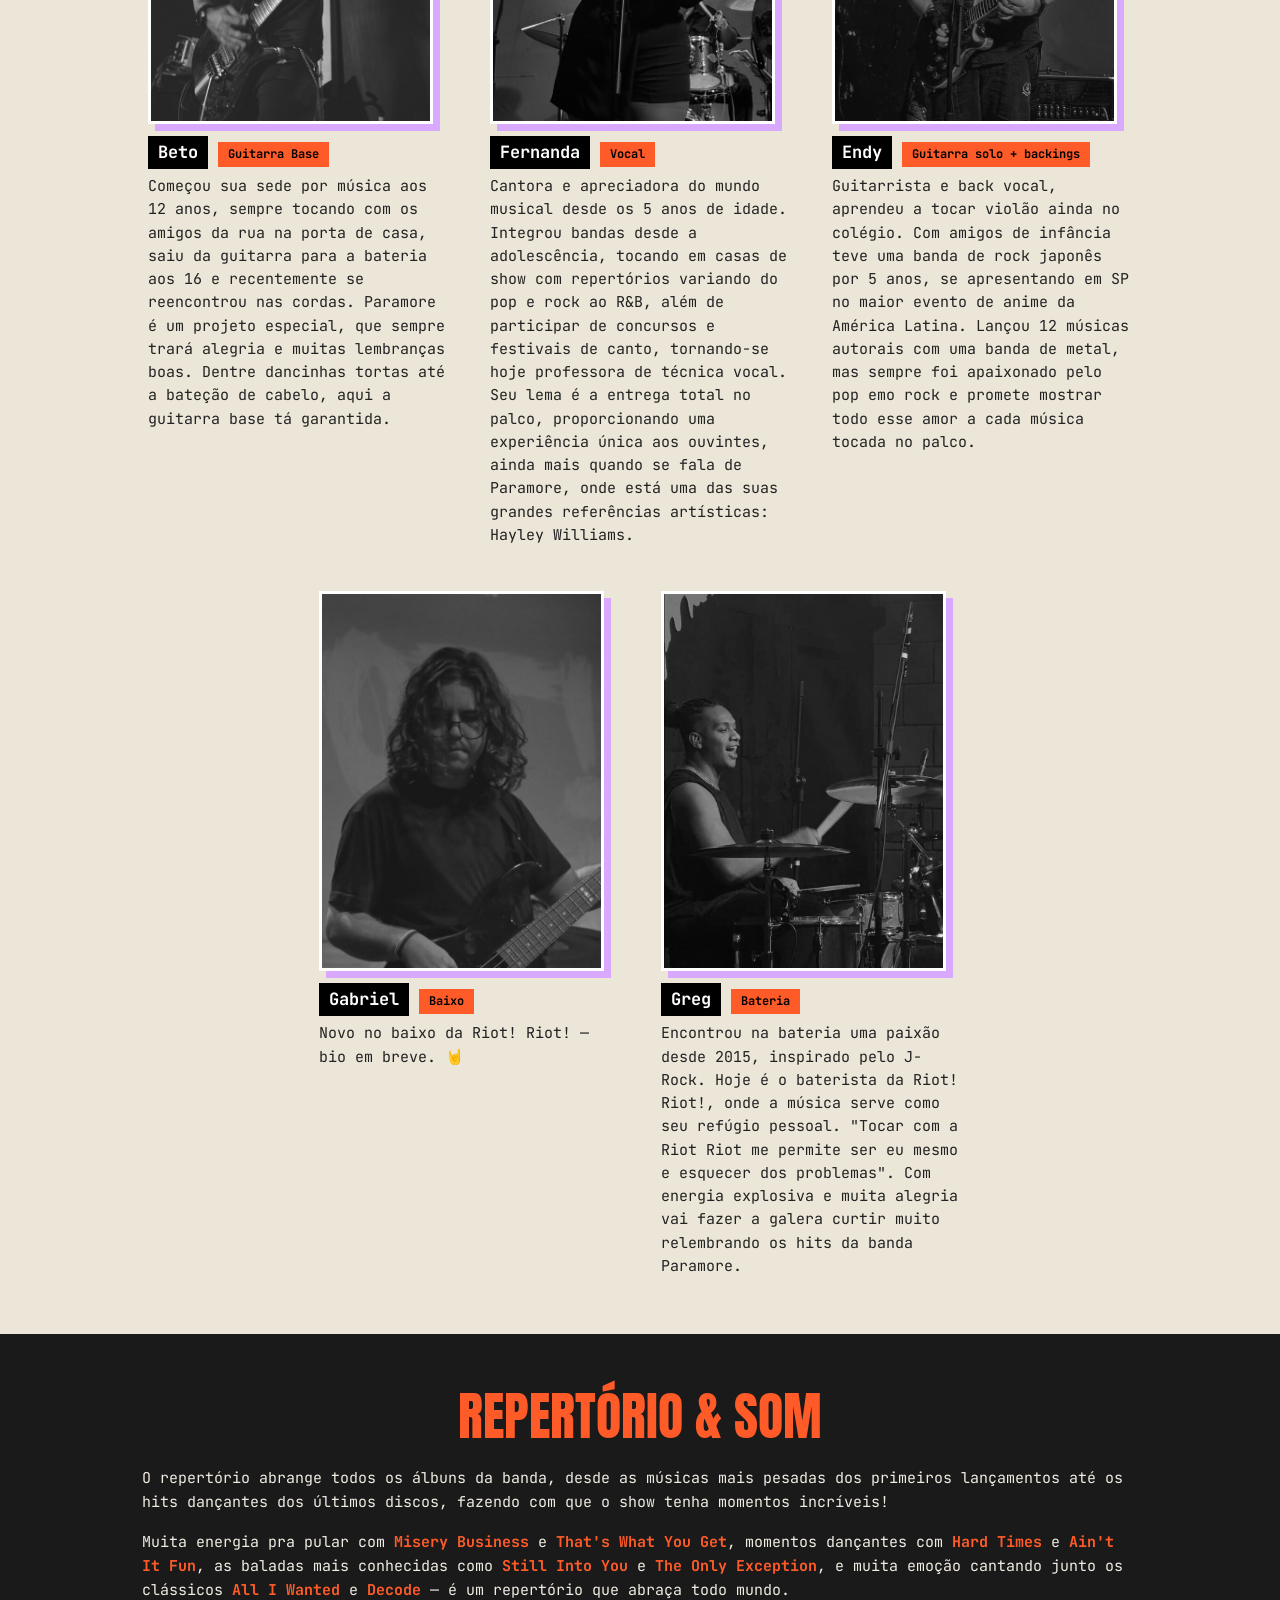
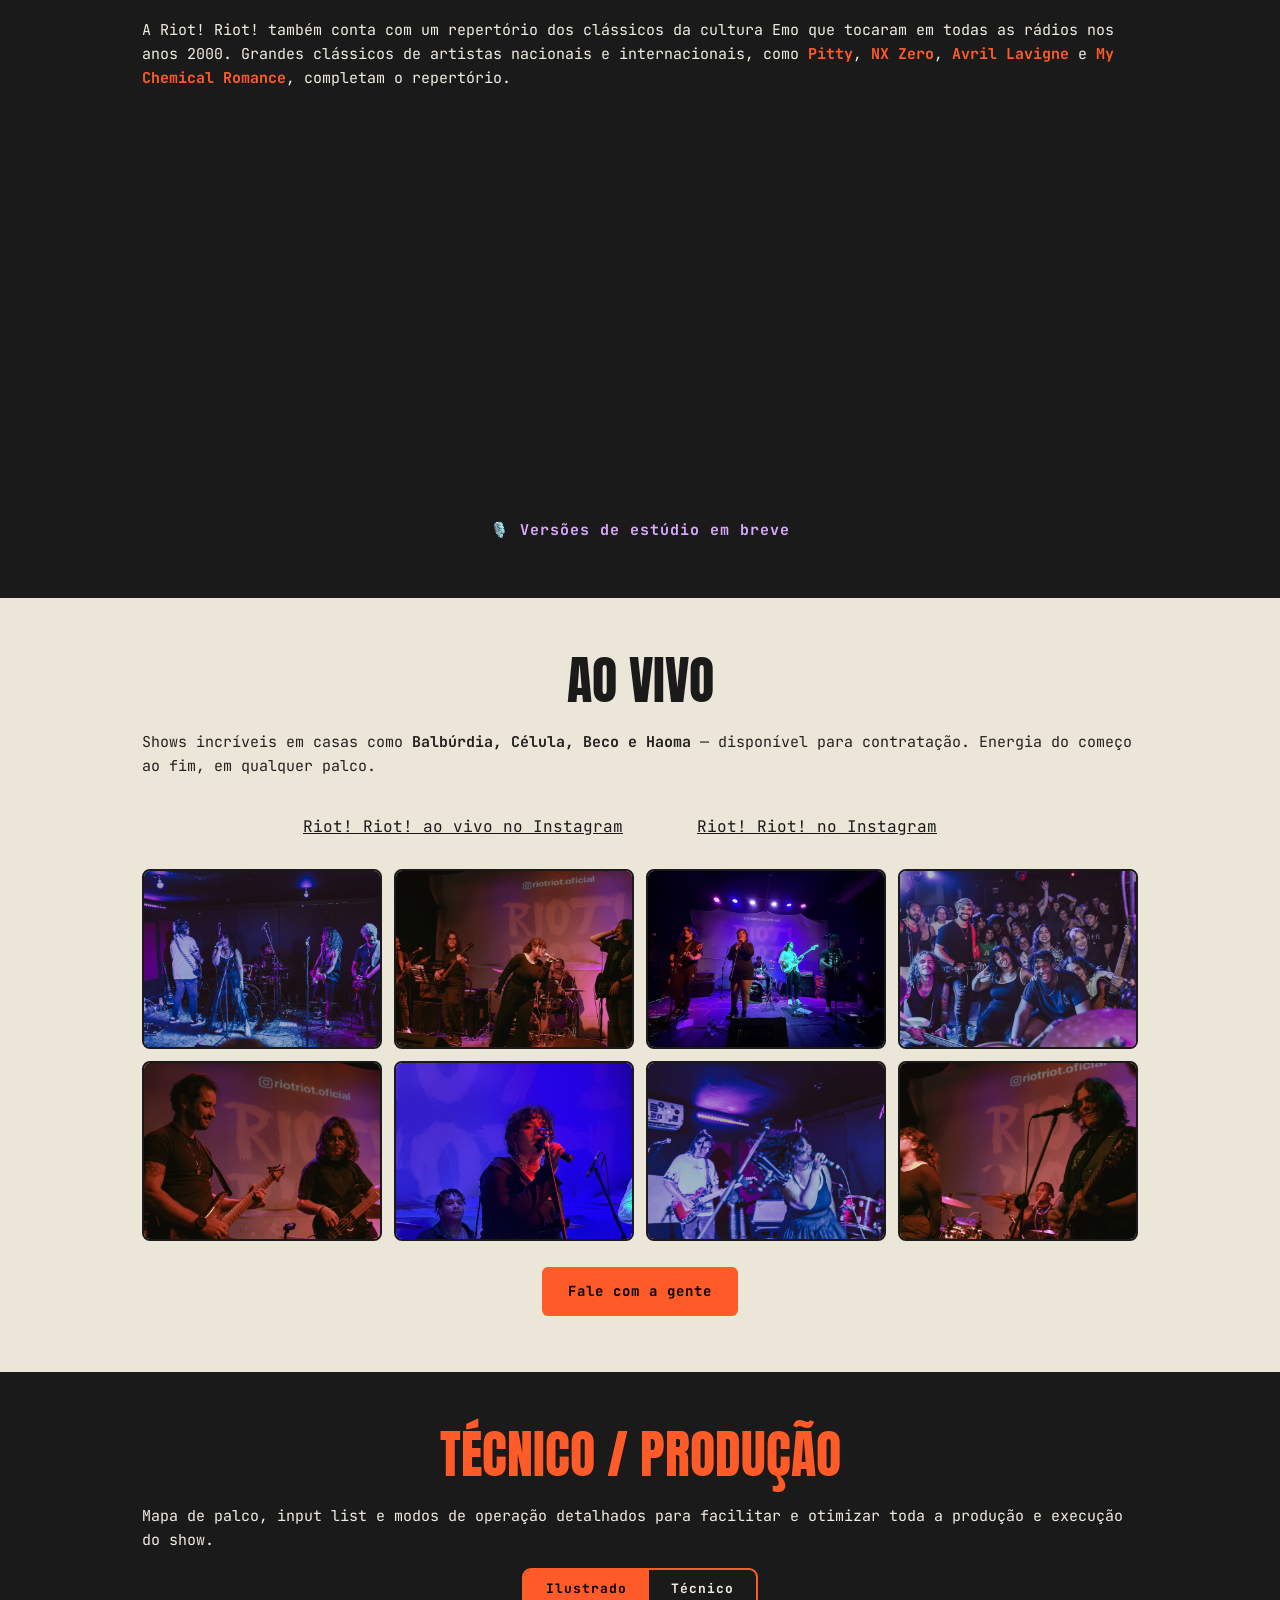
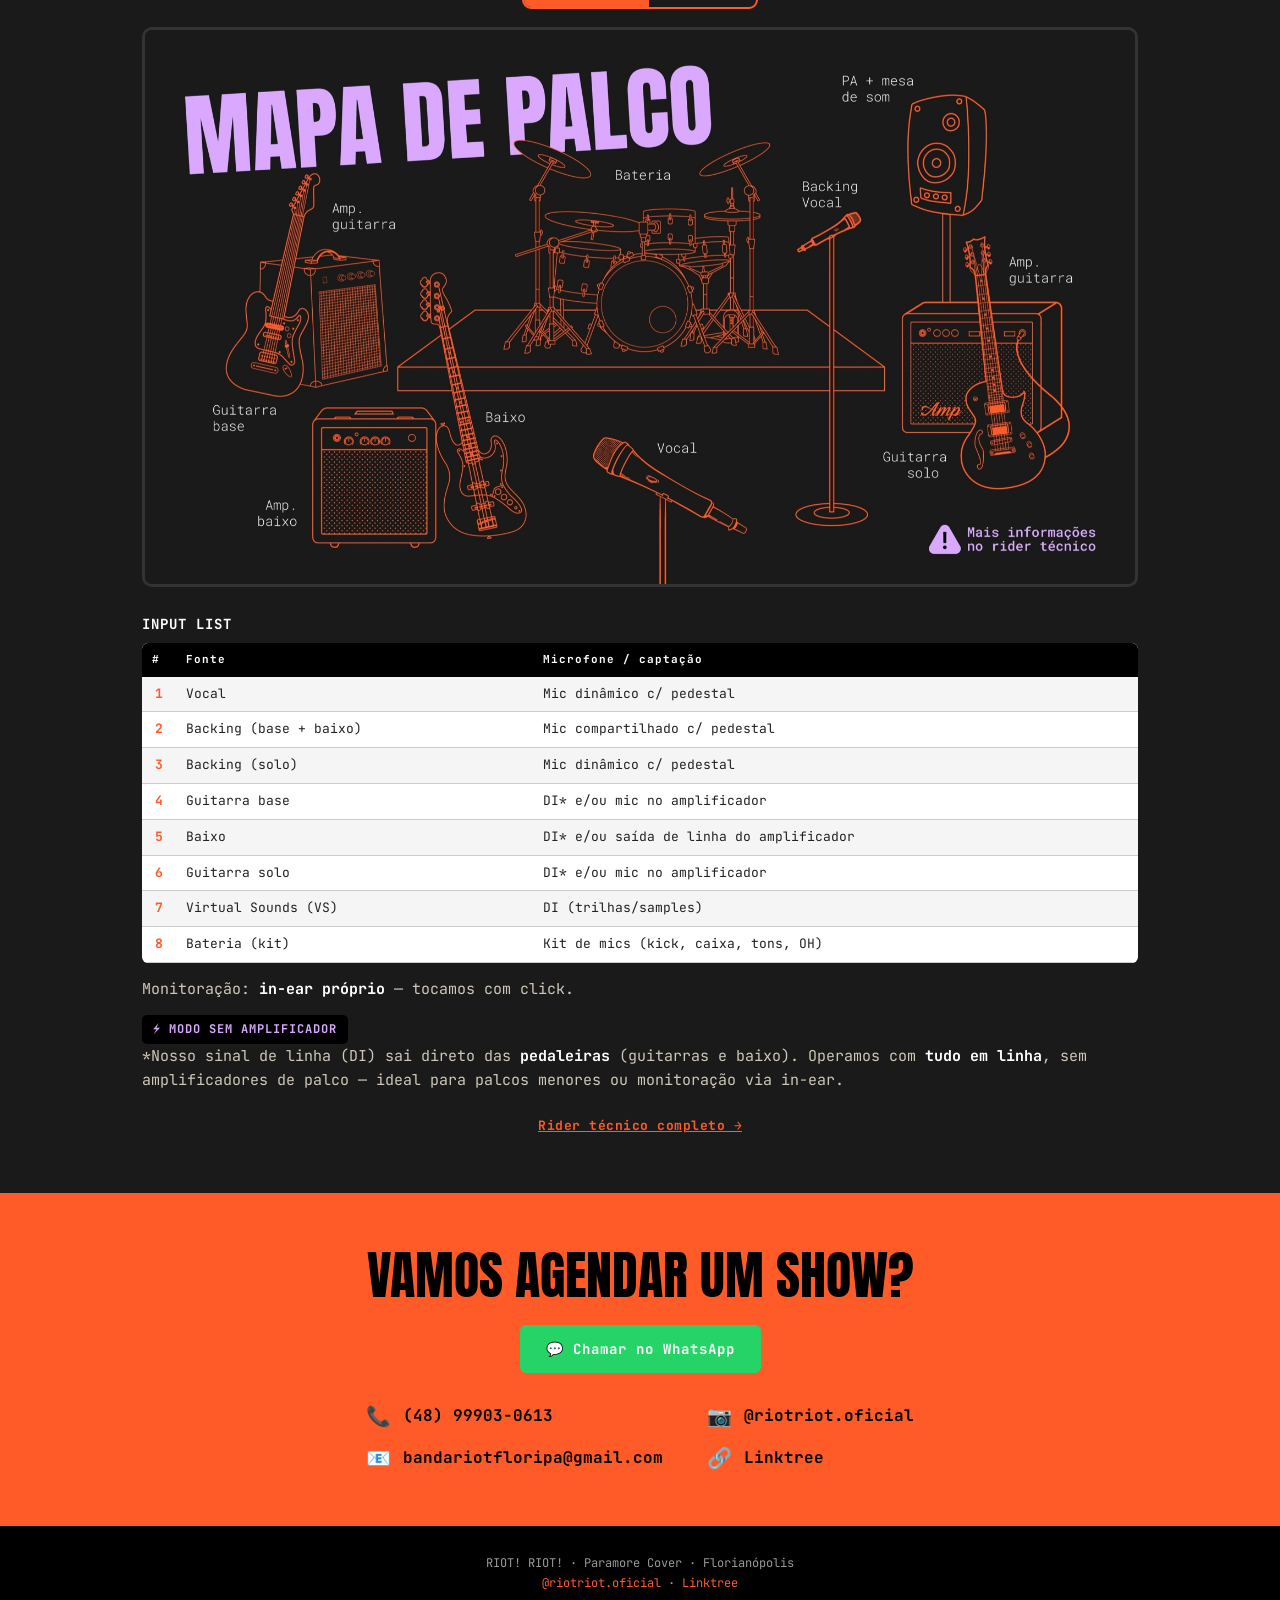
==== commit f087e98b: "Copy: capitalize 'Versões de estúdio'; 'Shows incríveis' instead of show count. Co-Authored-By: Clau" ====
--- a/index.html
+++ b/index.html
@@ -9,11 +9,11 @@
 <meta name="description" content="Riot! Riot! — o melhor do Paramore ao vivo, em Florianópolis. Repertório, integrantes, mapa de palco e contato para contratação.">
 <meta property="og:title" content="Riot! Riot! — Paramore Cover">
 <meta property="og:description" content="O melhor do Paramore ao vivo, em Florianópolis.">
-<meta property="og:image" content="https://riotriot.endy-silveira.workers.dev/assets/img/og-share.jpg">
+<meta property="og:image" content="https://riotriot.com.br/assets/img/og-share.jpg">
 <meta property="og:image:type" content="image/jpeg">
 <meta property="og:image:width" content="1200">
 <meta property="og:image:height" content="630">
-<meta property="og:url" content="https://riotriot.endy-silveira.workers.dev/">
+<meta property="og:url" content="https://riotriot.com.br/">
 <meta property="og:type" content="website">
 <meta name="twitter:card" content="summary_large_image">
 <link rel="preconnect" href="https://fonts.googleapis.com">
@@ -103,14 +103,14 @@
           src="https://open.spotify.com/embed/playlist/5VScgPf94xofDstBMlBOHS?utm_source=generator&theme=0"
           width="100%" height="380" frameborder="0" loading="lazy"
           allow="autoplay; clipboard-write; encrypted-media; fullscreen; picture-in-picture"></iframe>
-        <p class="studio-tease">🎙️ versões de estúdio em breve</p>
+        <p class="studio-tease">🎙️ Versões de estúdio em breve</p>
       </div>
     </div>
   </section>
   <section class="section band-cream" id="aovivo">
     <div class="container">
       <h2 class="kicker">AO VIVO</h2>
-      <p style="color:#222;">+10 shows no último ano em casas como <b>Balbúrdia, Célula, Beco e Haoma</b> — disponível para contratação. Energia do começo ao fim, em qualquer palco.</p>
+      <p style="color:#222;">Shows incríveis em casas como <b>Balbúrdia, Célula, Beco e Haoma</b> — disponível para contratação. Energia do começo ao fim, em qualquer palco.</p>
       <div class="reels">
         <div class="reel"><blockquote class="instagram-media" data-instgrm-permalink="https://www.instagram.com/reel/DM6KaP8xmzw/" data-instgrm-version="14"><a href="https://www.instagram.com/reel/DM6KaP8xmzw/" target="_blank" rel="noopener">Riot! Riot! ao vivo no Instagram</a></blockquote></div>
         <div class="reel"><blockquote class="instagram-media" data-instgrm-permalink="https://www.instagram.com/p/DRUyBJ3kSAx/" data-instgrm-version="14"><a href="https://www.instagram.com/p/DRUyBJ3kSAx/" target="_blank" rel="noopener">Riot! Riot! no Instagram</a></blockquote></div>
--- a/styles.css
+++ b/styles.css
@@ -99,13 +99,14 @@
 
 /* Instagram reels (Ao Vivo) */
 .reels{ display:flex; flex-wrap:wrap; justify-content:center; align-items:flex-start; gap:18px; margin:36px auto 30px; }
-.reel{ width:336px; max-width:100%; }
-.reel .instagram-media{ min-width:0 !important; }
+.reel{ flex:0 1 336px; max-width:100%; display:flex; justify-content:center; }
+.reel .instagram-media{ min-width:0 !important; max-width:100% !important; margin:0 auto !important; }
 
 /* discreet producer-only link to the full rider */
-.rider-link{ display:block; text-align:center; margin-top:24px; font-size:13px; color:#8d877a;
-  text-decoration:none; letter-spacing:.5px; }
-.rider-link:hover{ color:var(--orange); text-decoration:underline; }
+.rider-link{ display:block; width:max-content; max-width:100%; margin:24px auto 0; font-size:13px;
+  color:var(--orange); text-decoration:underline; letter-spacing:.5px; font-weight:700;
+  transition:transform .15s, filter .15s; }
+.rider-link:hover{ filter:brightness(1.3); transform:scale(1.03); }
 
 .plot{ margin-top:18px; }
 .plot-img{ width:100%; height:auto; border-radius:10px; display:block; }
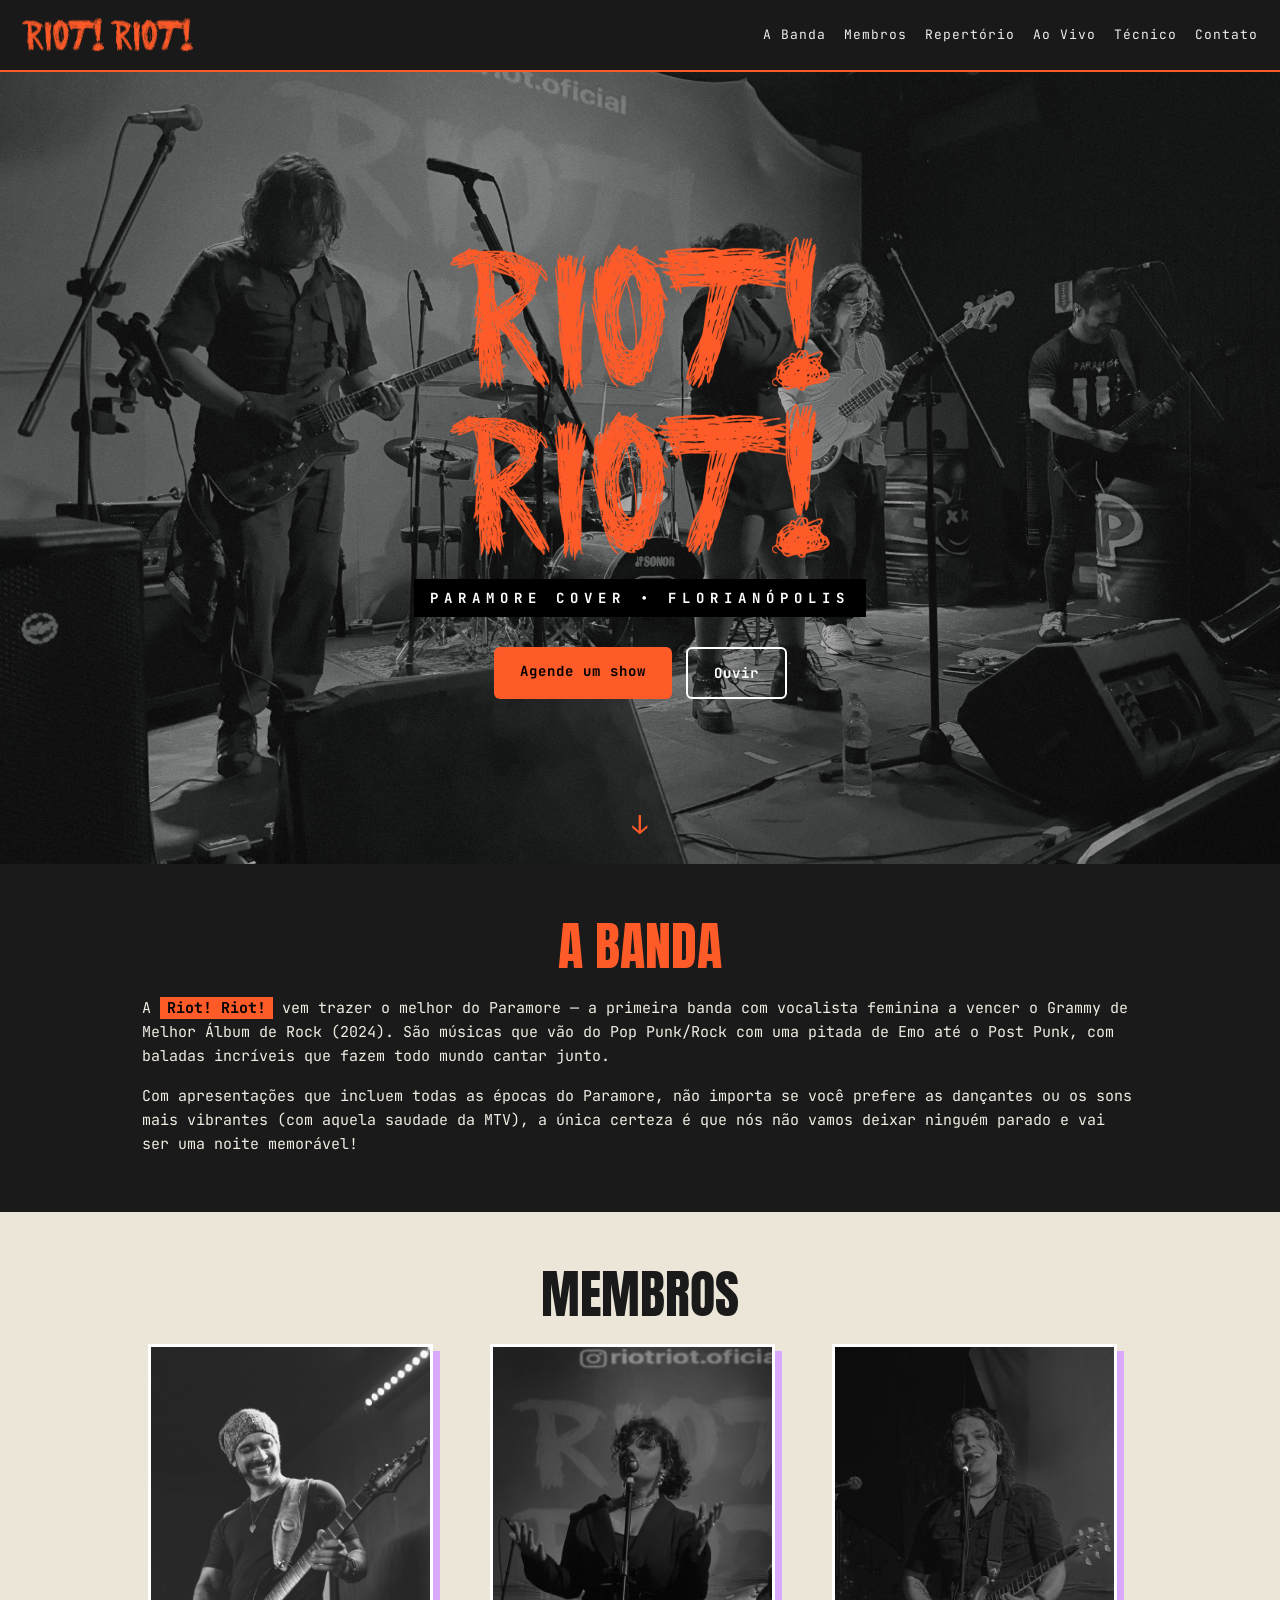
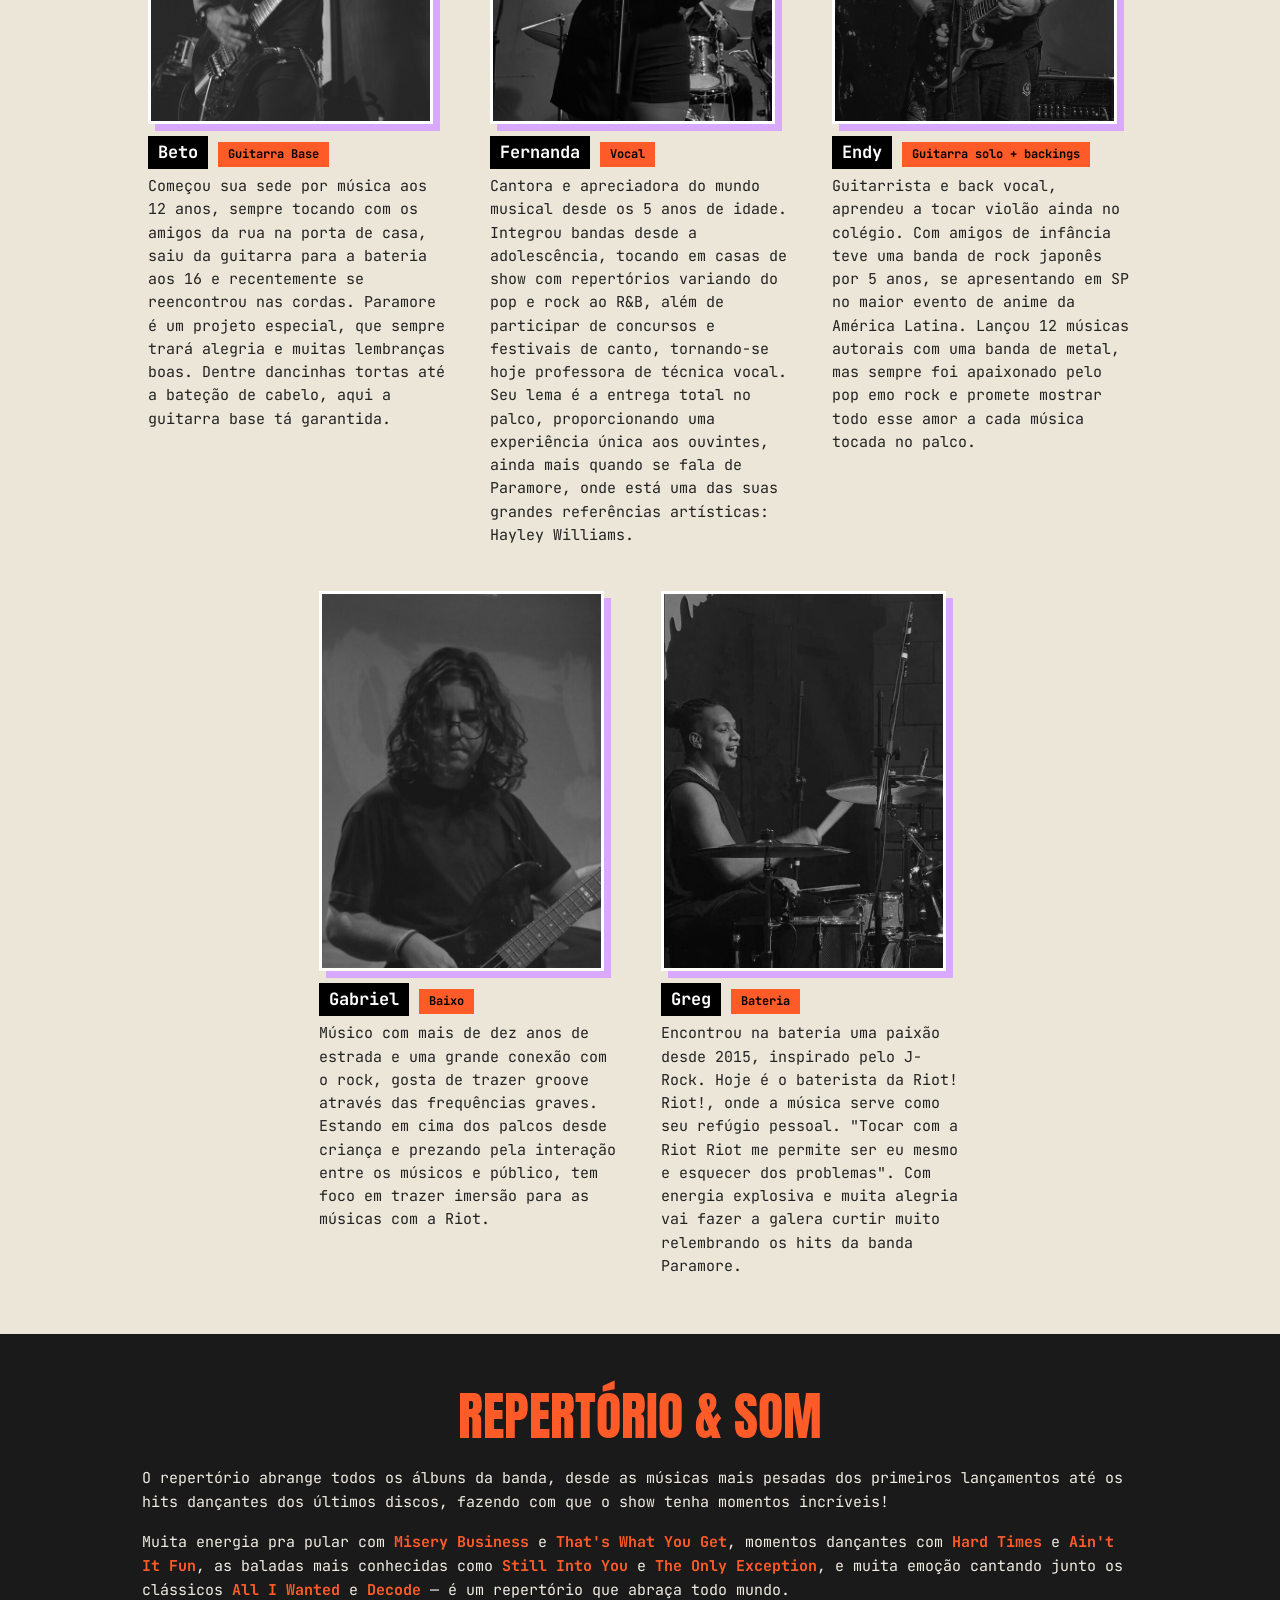
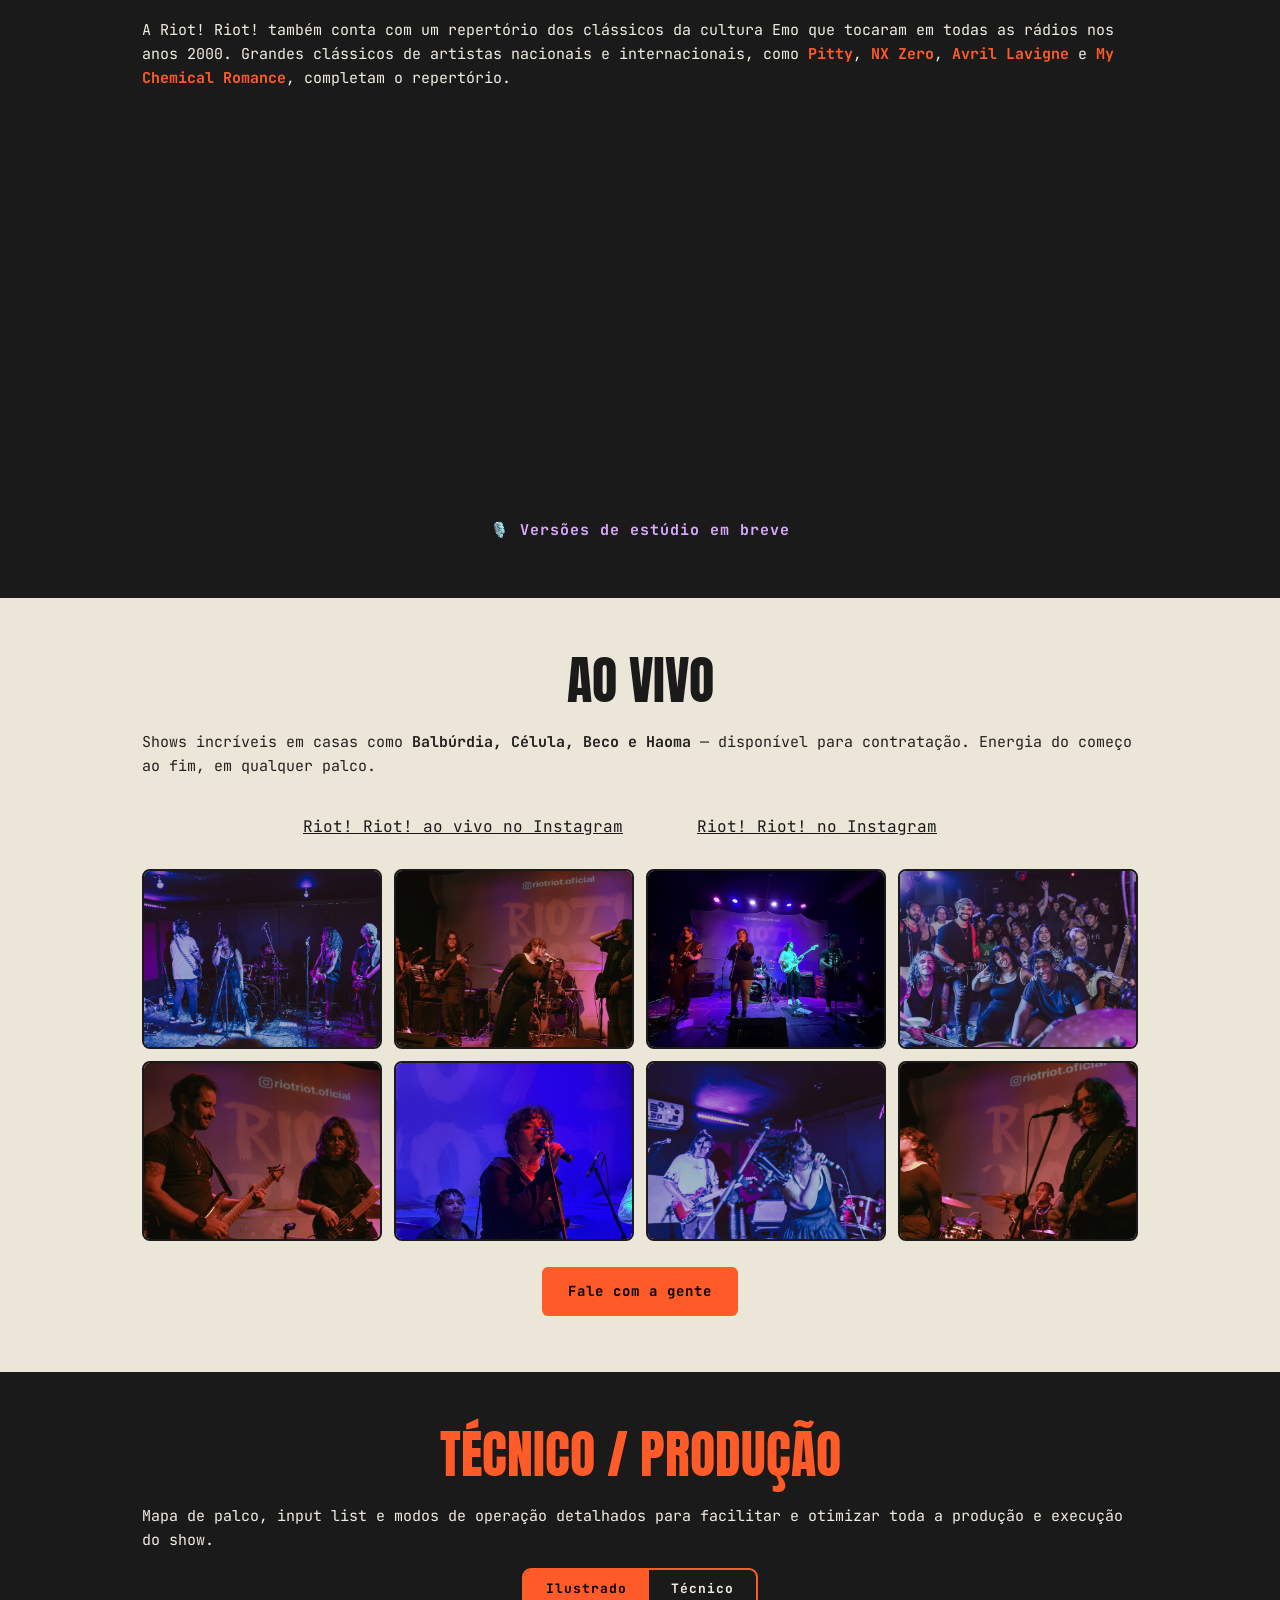
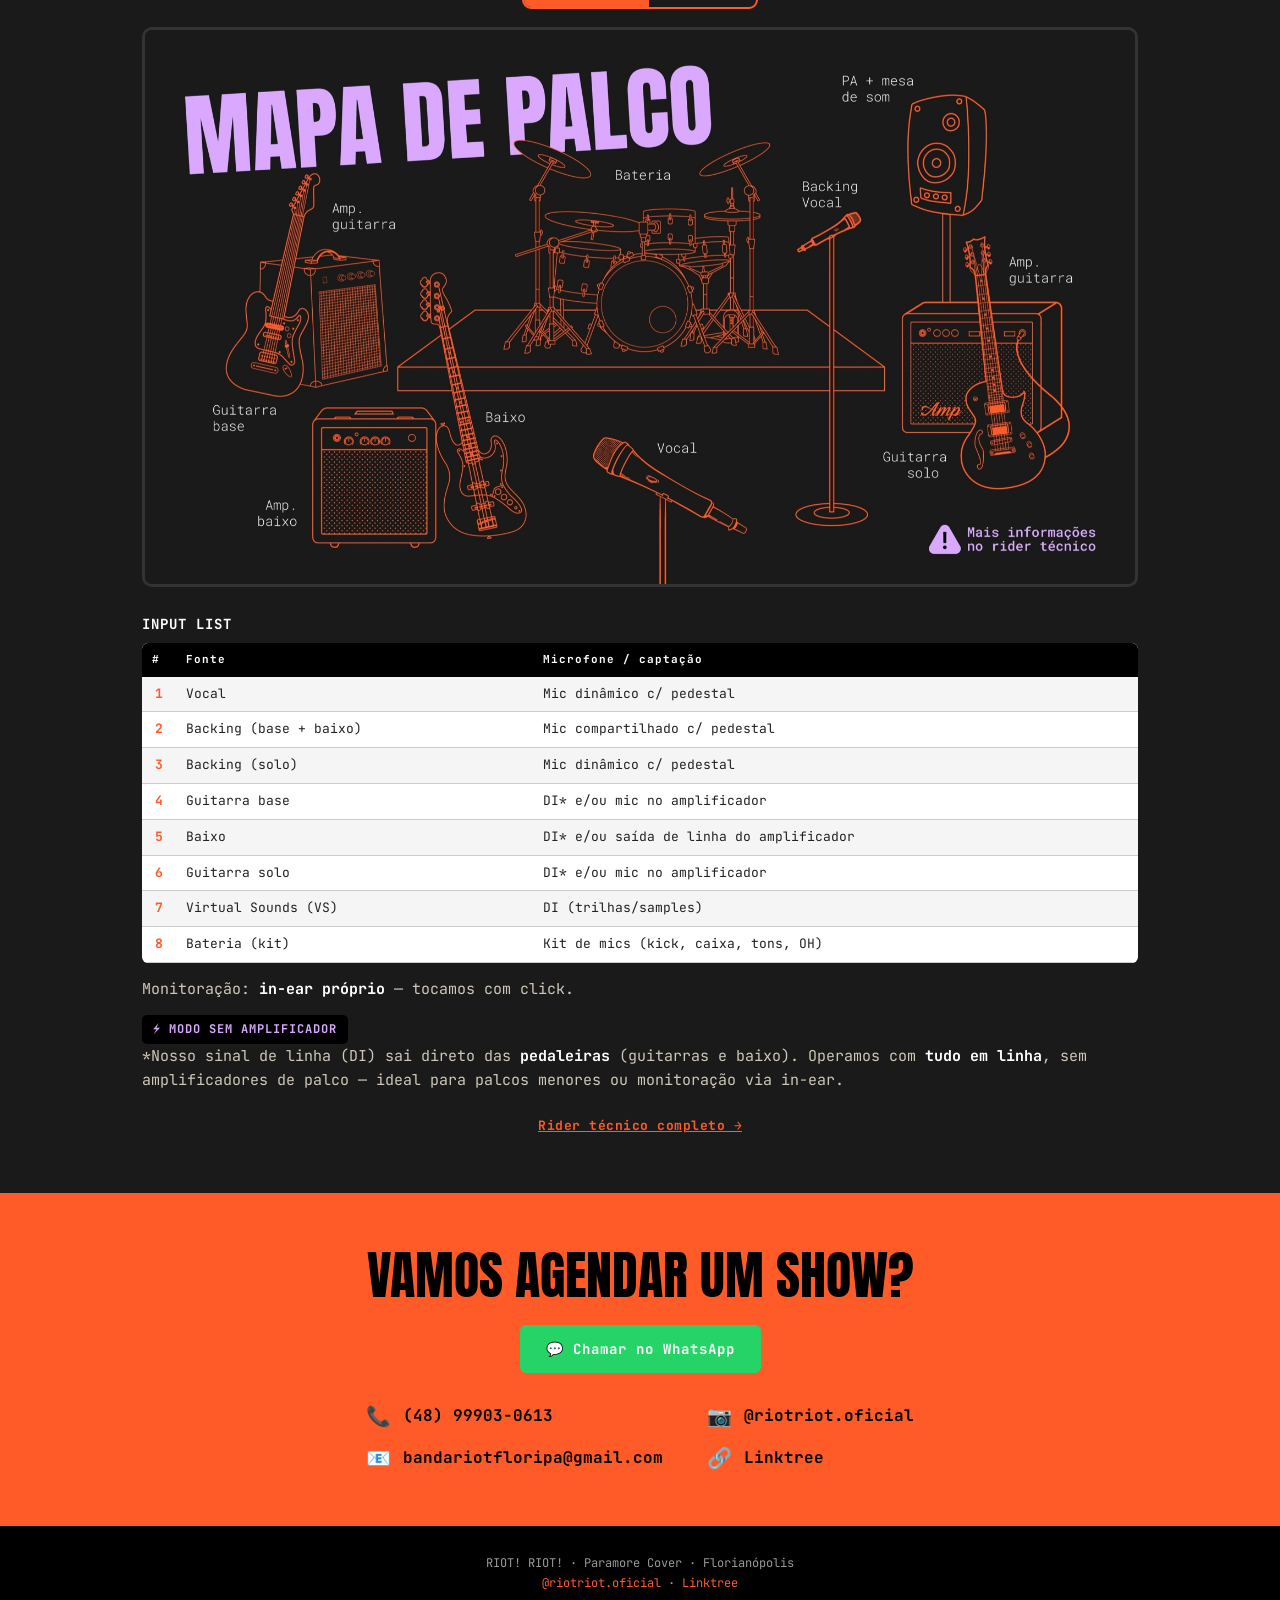
==== commit d816d6aa: "Add Gabriel's bio to Membros section. Co-Authored-By: Claude Opus 4.8 (Endy Silveira)" ====
--- a/index.html
+++ b/index.html
@@ -4,6 +4,7 @@
 <meta charset="utf-8">
 <meta name="viewport" content="width=device-width, initial-scale=1">
 <title>Riot! Riot! — Paramore Cover · Florianópolis</title>
+<link rel="icon" href="/favicon.ico" sizes="any">
 <link rel="icon" type="image/png" href="assets/img/favicon.png">
 <link rel="apple-touch-icon" href="assets/img/favicon.png">
 <meta name="description" content="Riot! Riot! — o melhor do Paramore ao vivo, em Florianópolis. Repertório, integrantes, mapa de palco e contato para contratação.">
@@ -81,7 +82,7 @@
           <a class="m-photo-link" href="https://instagram.com/ogabrielman" target="_blank" rel="noopener" aria-label="Instagram de Gabriel"><img src="assets/img/gabriel.jpg" alt="Gabriel"></a>
           <h3 class="m-name">Gabriel</h3>
           <span class="m-role">Baixo</span>
-          <p class="m-bio">Novo no baixo da Riot! Riot! — bio em breve. 🤘</p>
+          <p class="m-bio">Músico com mais de dez anos de estrada e uma grande conexão com o rock, gosta de trazer groove através das frequências graves. Estando em cima dos palcos desde criança e prezando pela interação entre os músicos e público, tem foco em trazer imersão para as músicas com a Riot.</p>
         </article>
         <article class="member">
           <a class="m-photo-link" href="https://instagram.com/gkuraii" target="_blank" rel="noopener" aria-label="Instagram de Greg"><img src="assets/img/greg.jpg" alt="Greg"></a>
